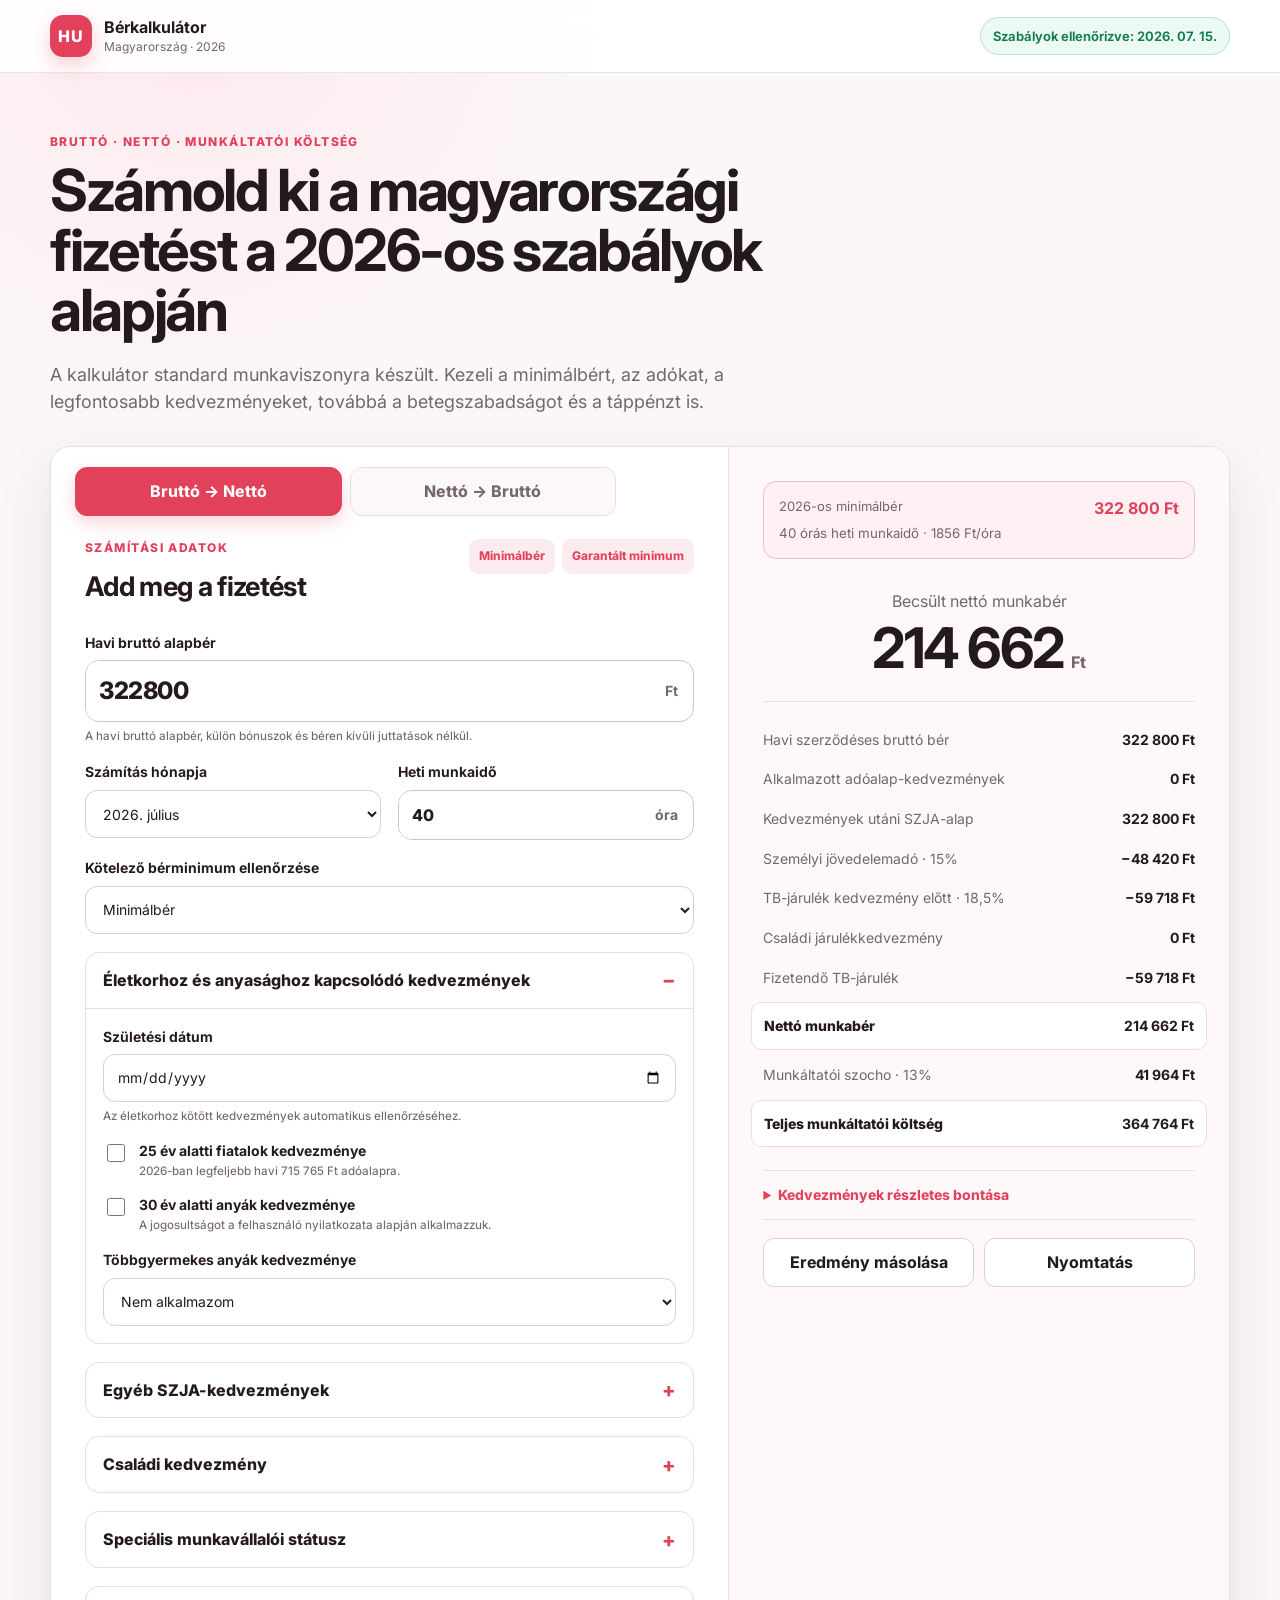
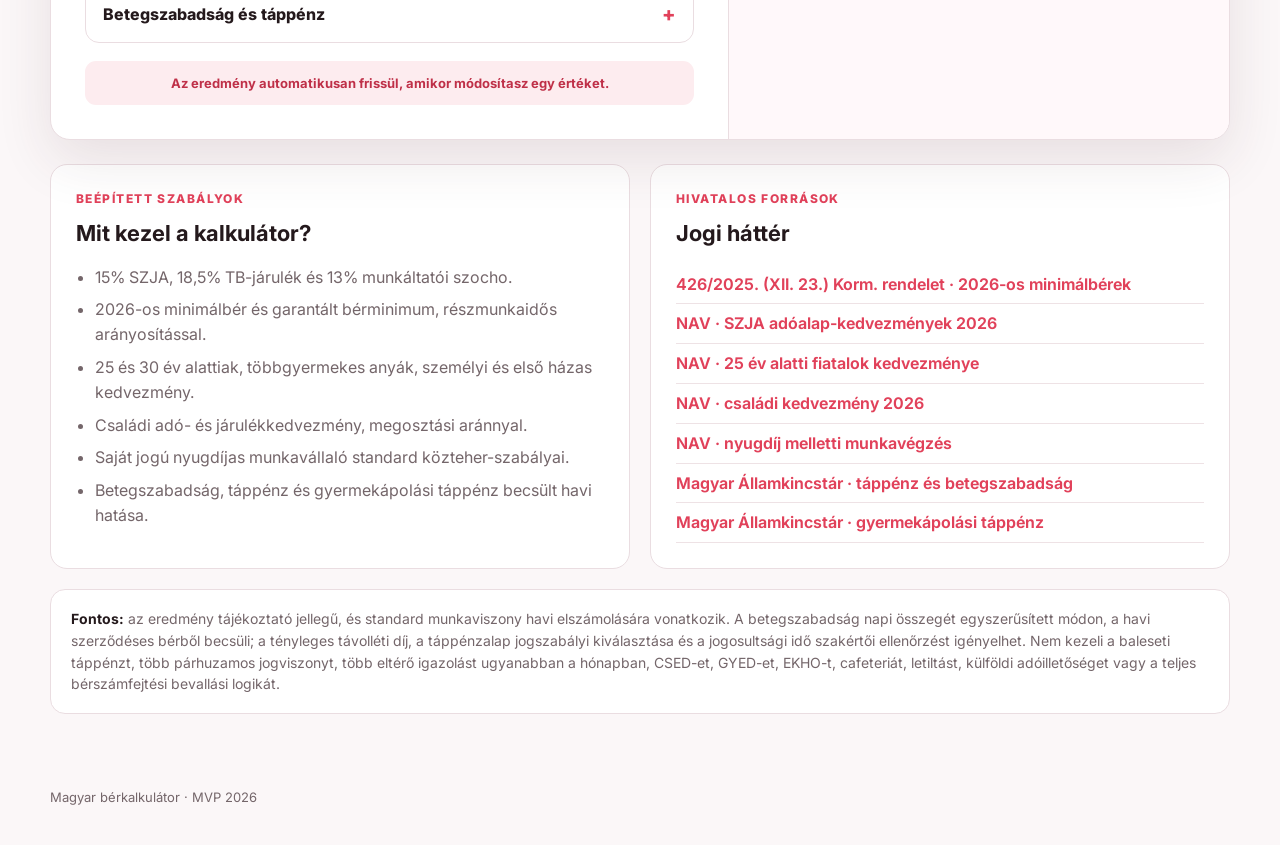
==== salary-calculator/hungarian/index.html @ d8ea22b1 "Add files via upload" ====
<!doctype html>
<html lang="hu">
<head>
  <meta charset="utf-8">
  <meta name="viewport" content="width=device-width, initial-scale=1">
  <meta name="theme-color" content="#e1415a">
  <meta name="description" content="Magyar bérkalkulátor 2026: bruttó-nettó, nettó-bruttó, adókedvezmények és teljes munkáltatói költség.">
  <title>Magyar bérkalkulátor 2026</title>
  <link rel="preconnect" href="https://fonts.googleapis.com">
  <link rel="preconnect" href="https://fonts.gstatic.com" crossorigin>
  <link href="https://fonts.googleapis.com/css2?family=Inter:wght@100..900&display=swap" rel="stylesheet">
  <link rel="stylesheet" href="styles.css">
</head>
<body>
  <header class="site-header">
    <div class="shell header-inner">
      <a class="brand" href="#kalkulator" aria-label="Magyar bérkalkulátor">
        <span class="brand-mark">HU</span>
        <span><strong>Bérkalkulátor</strong><small>Magyarország · 2026</small></span>
      </a>
      <span class="verified-badge">Szabályok ellenőrizve: 2026. 07. 15.</span>
    </div>
  </header>

  <main class="shell page-grid" id="kalkulator">
    <section class="intro">
      <p class="eyebrow">BRUTTÓ · NETTÓ · MUNKÁLTATÓI KÖLTSÉG</p>
      <h1>Számold ki a magyarországi fizetést a 2026-os szabályok alapján</h1>
      <p>A kalkulátor standard munkaviszonyra készült. Kezeli a minimálbért, az adókat, a legfontosabb kedvezményeket, továbbá a betegszabadságot és a táppénzt is.</p>
    </section>

    <section class="calculator-card" aria-labelledby="calculator-title">
      <div class="mode-tabs" role="tablist" aria-label="Számítás típusa">
        <button class="mode-tab active" type="button" data-mode="gross" role="tab" aria-selected="true">Bruttó → Nettó</button>
        <button class="mode-tab" type="button" data-mode="net" role="tab" aria-selected="false">Nettó → Bruttó</button>
      </div>

      <div class="form-column">
        <div class="card-heading">
          <div>
            <p class="eyebrow">SZÁMÍTÁSI ADATOK</p>
            <h2 id="calculator-title">Add meg a fizetést</h2>
          </div>
          <div class="quick-actions">
            <button class="text-button" id="use-minimum" type="button">Minimálbér</button>
            <button class="text-button" id="use-guaranteed" type="button">Garantált minimum</button>
          </div>
        </div>

        <div class="field-grid">
          <label class="field field-wide">
            <span id="amount-label">Havi bruttó alapbér</span>
            <span class="money-input">
              <input id="amount" type="number" min="0" step="1" inputmode="numeric" value="322800" aria-describedby="amount-hint">
              <strong>Ft</strong>
            </span>
            <small id="amount-hint">A havi bruttó alapbér, külön bónuszok és béren kívüli juttatások nélkül.</small>
          </label>

          <label class="field">
            <span>Számítás hónapja</span>
            <select id="month" aria-label="Számítás hónapja">
              <option value="2026-01">2026. január</option>
              <option value="2026-02">2026. február</option>
              <option value="2026-03">2026. március</option>
              <option value="2026-04">2026. április</option>
              <option value="2026-05">2026. május</option>
              <option value="2026-06">2026. június</option>
              <option value="2026-07" selected>2026. július</option>
              <option value="2026-08">2026. augusztus</option>
              <option value="2026-09">2026. szeptember</option>
              <option value="2026-10">2026. október</option>
              <option value="2026-11">2026. november</option>
              <option value="2026-12">2026. december</option>
            </select>
          </label>

          <label class="field">
            <span>Heti munkaidő</span>
            <span class="unit-input"><input id="weekly-hours" type="number" min="1" max="40" step="1" value="40"><strong>óra</strong></span>
          </label>

          <label class="field field-wide">
            <span>Kötelező bérminimum ellenőrzése</span>
            <select id="minimum-type">
              <option value="minimum">Minimálbér</option>
              <option value="guaranteed">Garantált bérminimum – középfokú végzettséget igénylő munkakör</option>
              <option value="none">Nem kérek ellenőrzést</option>
            </select>
          </label>
        </div>

        <details class="options-panel" open>
          <summary>Életkorhoz és anyasághoz kapcsolódó kedvezmények</summary>
          <div class="options-content">
            <label class="field">
              <span>Születési dátum</span>
              <input id="birth-date" type="date" min="1940-01-01" max="2010-12-31">
              <small>Az életkorhoz kötött kedvezmények automatikus ellenőrzéséhez.</small>
            </label>

            <label class="check-row">
              <input id="under-25" type="checkbox">
              <span><strong>25 év alatti fiatalok kedvezménye</strong><small>2026-ban legfeljebb havi 715 765 Ft adóalapra.</small></span>
            </label>

            <label class="check-row">
              <input id="under-30-mother" type="checkbox">
              <span><strong>30 év alatti anyák kedvezménye</strong><small>A jogosultságot a felhasználó nyilatkozata alapján alkalmazzuk.</small></span>
            </label>

            <label class="field">
              <span>Többgyermekes anyák kedvezménye</span>
              <select id="mother-exemption">
                <option value="none">Nem alkalmazom</option>
                <option value="two">Két gyermeket nevelő anya – 2026-ban jogosult korcsoport</option>
                <option value="three">Három gyermeket nevelő anya</option>
                <option value="four">Négy vagy több gyermeket nevelő anya</option>
              </select>
            </label>
          </div>
        </details>

        <details class="options-panel">
          <summary>Egyéb SZJA-kedvezmények</summary>
          <div class="options-content">
            <label class="check-row">
              <input id="personal-allowance" type="checkbox">
              <span><strong>Személyi kedvezmény</strong><small>Havi 107 600 Ft adóalap-kedvezmény.</small></span>
            </label>

            <label class="check-row">
              <input id="first-marriage" type="checkbox">
              <span><strong>Első házasok kedvezménye</strong><small>A házaspár által igénybe vehető havi keret megosztható.</small></span>
            </label>

            <label class="field indented-field" id="first-marriage-share-wrap" hidden>
              <span>Az első házasok kedvezményéből igényelt rész</span>
              <select id="first-marriage-share">
                <option value="100">100% – 33 335 Ft adóalap</option>
                <option value="50">50% – 16 668 Ft adóalap</option>
                <option value="25">25% – 8 334 Ft adóalap</option>
              </select>
            </label>
          </div>
        </details>

        <details class="options-panel">
          <summary>Családi kedvezmény</summary>
          <div class="options-content family-grid">
            <label class="field">
              <span>Eltartottak teljes száma</span>
              <input id="total-dependents" type="number" min="0" max="20" step="1" value="0">
            </label>
            <label class="field">
              <span>Kedvezményezett eltartottak</span>
              <input id="beneficiary-dependents" type="number" min="0" max="20" step="1" value="0">
            </label>
            <label class="field">
              <span>Ebből tartósan beteg / súlyosan fogyatékos</span>
              <input id="disabled-beneficiaries" type="number" min="0" max="20" step="1" value="0">
            </label>
            <label class="field">
              <span>A kedvezményből igényelt rész</span>
              <select id="family-share">
                <option value="100">100%</option>
                <option value="75">75%</option>
                <option value="50">50%</option>
                <option value="25">25%</option>
              </select>
            </label>
            <label class="check-row field-wide">
              <input id="family-contribution" type="checkbox" checked>
              <span><strong>Családi járulékkedvezmény alkalmazása</strong><small>A fel nem használt családi adóalap-kedvezmény 15%-a a TB-járulékot is csökkentheti.</small></span>
            </label>
          </div>
        </details>

        <details class="options-panel">
          <summary>Speciális munkavállalói státusz</summary>
          <div class="options-content">
            <label class="check-row">
              <input id="pensioner" type="checkbox">
              <span><strong>Saját jogú nyugdíjas munkavállaló</strong><small>A standard esetben nincs 18,5% TB-járulék és 13% munkáltatói szocho.</small></span>
            </label>
          </div>
        </details>

        <details class="options-panel" id="sickness-panel">
          <summary>Betegszabadság és táppénz</summary>
          <div class="options-content">
            <label class="check-row">
              <input id="sickness-enabled" type="checkbox">
              <span><strong>Keresőképtelenség figyelembevétele</strong><small>A ledolgozott napok bére, a betegszabadság és a táppénz külön kerül kiszámításra.</small></span>
            </label>

            <div class="medical-fields" id="sickness-fields" hidden>
              <label class="field field-wide">
                <span>Keresőképtelenség típusa</span>
                <select id="absence-type">
                  <option value="ordinary">Saját betegség</option>
                  <option value="hospital">Kórházi / fekvőbeteg-ellátás</option>
                  <option value="pregnancy">Veszélyeztetett várandósság</option>
                  <option value="childCare">Gyermekápolási táppénz (GYÁP)</option>
                </select>
              </label>

              <label class="field">
                <span>Összes munkanap a hónapban</span>
                <span class="unit-input"><input id="month-workdays" type="number" min="1" max="31" step="1" value="23"><strong>nap</strong></span>
                <small>Az általános 2026-os munkarend alapján automatikusan kitöltjük, de módosítható.</small>
              </label>

              <label class="field">
                <span>Betegszabadság munkanapjai</span>
                <span class="unit-input"><input id="sick-leave-workdays" type="number" min="0" max="31" step="1" value="5"><strong>nap</strong></span>
                <small>A betegszabadság idejére a becsült távolléti díj 70%-a jár.</small>
              </label>

              <label class="field">
                <span>Korábban felhasznált betegszabadság</span>
                <span class="unit-input"><input id="sick-leave-used-before" type="number" min="0" max="15" step="1" value="0"><strong>nap</strong></span>
                <small>Az éves keret főszabály szerint 15 munkanap.</small>
              </label>

              <label class="field">
                <span>Táppénzes munkanapok a hónapban</span>
                <span class="unit-input"><input id="sick-pay-workdays" type="number" min="0" max="31" step="1" value="0"><strong>nap</strong></span>
                <small>A havi munkabér arányosításához szükséges.</small>
              </label>

              <label class="field">
                <span>Táppénzes naptári napok a hónapban</span>
                <span class="unit-input"><input id="sick-pay-calendar-days" type="number" min="0" max="31" step="1" value="0"><strong>nap</strong></span>
                <small>A táppénz minden jogosult naptári napra járhat.</small>
              </label>

              <label class="field">
                <span>Táppénzalap jövedelme</span>
                <span class="money-input compact-money"><input id="sick-pay-base-income" type="number" min="0" step="1" value="1936800"><strong>Ft</strong></span>
                <small>Az irányadó időszakban bevallott, járulékalapot képező jövedelem összege.</small>
              </label>

              <label class="field">
                <span>Táppénzalap naptári napjai</span>
                <span class="unit-input"><input id="sick-pay-base-days" type="number" min="1" max="366" step="1" value="180"><strong>nap</strong></span>
                <small>A jövedelemhez tartozó figyelembe vehető naptári napok.</small>
              </label>

              <label class="check-row field-wide">
                <input id="insurance-730" type="checkbox" checked>
                <span><strong>Legalább 730 nap folyamatos biztosítási idő</strong><small>Főszabály szerint 60%-os táppénz; enélkül, illetve fekvőbeteg-ellátásnál 50%.</small></span>
              </label>

              <div class="medical-preview field-wide" id="sickness-preview"></div>
            </div>
          </div>
        </details>

        <p class="auto-calc-note" role="status">Az eredmény automatikusan frissül, amikor módosítasz egy értéket.</p>
        <p class="form-error" id="form-error" role="alert" hidden></p>
      </div>

      <div class="result-column" aria-live="polite">
        <div class="minimum-strip">
          <span id="minimum-label">2026-os minimálbér</span>
          <strong id="minimum-value">322 800 Ft</strong>
          <small id="minimum-period">Teljes munkaidő · havi alapbér</small>
        </div>

        <div class="headline-result">
          <p id="main-result-label">Becsült nettó munkabér</p>
          <div><strong id="main-result">214 662</strong><span>Ft</span></div>
          <small id="result-difference" hidden></small>
        </div>

        <div class="breakdown">
          <div><span>Havi szerződéses bruttó bér</span><strong id="gross-result">322 800 Ft</strong></div>
          <div class="medical-result-row" hidden><span>Ledolgozott napokra járó bér</span><strong id="worked-gross-result">322 800 Ft</strong></div>
          <div class="medical-result-row" hidden><span>Betegszabadság bruttó összege</span><strong id="sick-leave-gross-result">0 Ft</strong></div>
          <div class="medical-result-row" hidden><span>Táppénz bruttó összege</span><strong id="sick-pay-gross-result">0 Ft</strong></div>
          <div class="medical-result-row" hidden><span>Összes bruttó kifizetés</span><strong id="total-gross-result">322 800 Ft</strong></div>
          <div><span>Alkalmazott adóalap-kedvezmények</span><strong id="allowances-result">0 Ft</strong></div>
          <div><span>Kedvezmények utáni SZJA-alap</span><strong id="taxable-result">322 800 Ft</strong></div>
          <div><span>Személyi jövedelemadó · 15%</span><strong id="tax-result">−48 420 Ft</strong></div>
          <div><span>TB-járulék kedvezmény előtt · 18,5%</span><strong id="raw-tb-result">−59 718 Ft</strong></div>
          <div><span>Családi járulékkedvezmény</span><strong id="family-contribution-result">0 Ft</strong></div>
          <div><span>Fizetendő TB-járulék</span><strong id="tb-result">−59 718 Ft</strong></div>
          <div class="emphasis"><span id="net-result-label">Nettó munkabér</span><strong id="net-result">214 662 Ft</strong></div>
          <div><span>Munkáltatói szocho · 13%</span><strong id="szocho-result">41 964 Ft</strong></div>
          <div class="medical-result-row" hidden><span>Munkáltatói táppénz-hozzájárulás</span><strong id="sick-pay-contribution-result">0 Ft</strong></div>
          <div class="emphasis"><span>Teljes munkáltatói költség</span><strong id="cost-result">364 764 Ft</strong></div>
        </div>

        <details class="allowance-breakdown" id="allowance-breakdown">
          <summary>Kedvezmények részletes bontása</summary>
          <div id="allowance-lines"></div>
        </details>

        <div class="warnings" id="warnings" hidden></div>

        <div class="result-actions">
          <button class="secondary-button" id="copy-result" type="button">Eredmény másolása</button>
          <button class="secondary-button" type="button" onclick="window.print()">Nyomtatás</button>
        </div>
      </div>
    </section>

    <section class="info-grid">
      <article class="info-card">
        <p class="eyebrow">BEÉPÍTETT SZABÁLYOK</p>
        <h2>Mit kezel a kalkulátor?</h2>
        <ul>
          <li>15% SZJA, 18,5% TB-járulék és 13% munkáltatói szocho.</li>
          <li>2026-os minimálbér és garantált bérminimum, részmunkaidős arányosítással.</li>
          <li>25 és 30 év alattiak, többgyermekes anyák, személyi és első házas kedvezmény.</li>
          <li>Családi adó- és járulékkedvezmény, megosztási aránnyal.</li>
          <li>Saját jogú nyugdíjas munkavállaló standard közteher-szabályai.</li>
          <li>Betegszabadság, táppénz és gyermekápolási táppénz becsült havi hatása.</li>
        </ul>
      </article>

      <article class="info-card legal-card">
        <p class="eyebrow">HIVATALOS FORRÁSOK</p>
        <h2>Jogi háttér</h2>
        <a href="https://njt.hu/jogszabaly/2025-426-20-22" target="_blank" rel="noreferrer">426/2025. (XII. 23.) Korm. rendelet · 2026-os minimálbérek</a>
        <a href="https://nav.gov.hu/pfile/file?path=%2Fugyfeliranytu%2Fnezzen-utana%2Finf_fuz%2Frejtett%2FInformacios-fuzetek---Aktualis%2F73.-Szja-adoalap-kedvezmenyek" target="_blank" rel="noreferrer">NAV · SZJA adóalap-kedvezmények 2026</a>
        <a href="https://nav.gov.hu/ado/szja/szja-kedvezmenyek/25-ev-alatti-fiatalok-kedvezmenye" target="_blank" rel="noreferrer">NAV · 25 év alatti fiatalok kedvezménye</a>
        <a href="https://nav.gov.hu/sajtoszoba/hirek/Jovore_jon_a_dupla_csaladi_adokedvezmeny" target="_blank" rel="noreferrer">NAV · családi kedvezmény 2026</a>
        <a href="https://nav.gov.hu/sajtoszoba/hirek/Nyugdij_melletti_munka_nincs_se_tb_se_szocho" target="_blank" rel="noreferrer">NAV · nyugdíj melletti munkavégzés</a>
        <a href="https://www.allamkincstar.gov.hu/egeszsegbiztositas/Betegseg/tappenz-betegszabadsag" target="_blank" rel="noreferrer">Magyar Államkincstár · táppénz és betegszabadság</a>
        <a href="https://www.allamkincstar.gov.hu/egeszsegbiztositas/Betegseg/gyermekapolasi-tappenz-gyap-" target="_blank" rel="noreferrer">Magyar Államkincstár · gyermekápolási táppénz</a>
      </article>
    </section>

    <section class="scope-note">
      <strong>Fontos:</strong> az eredmény tájékoztató jellegű, és standard munkaviszony havi elszámolására vonatkozik. A betegszabadság napi összegét egyszerűsített módon, a havi szerződéses bérből becsüli; a tényleges távolléti díj, a táppénzalap jogszabályi kiválasztása és a jogosultsági idő szakértői ellenőrzést igényelhet. Nem kezeli a baleseti táppénzt, több párhuzamos jogviszonyt, több eltérő igazolást ugyanabban a hónapban, CSED-et, GYED-et, EKHO-t, cafeteriát, letiltást, külföldi adóilletőséget vagy a teljes bérszámfejtési bevallási logikát.
    </section>
  </main>

  <footer class="site-footer"><div class="shell">Magyar bérkalkulátor · MVP 2026</div></footer>
  <script src="salary-core.js"></script>
  <script src="app.js"></script>
</body>
</html>
---- salary-calculator/hungarian/styles.css ----
:root {
  --bg: #fbf7f8;
  --surface: #ffffff;
  --surface-soft: #fcf8f9;
  --ink: #24191c;
  --muted: #74666a;
  --line: #eadde1;
  --primary: #e1415a;
  --primary-dark: #bf3048;
  --accent: #fdecef;
  --success: #147a50;
  --warning-bg: #fff8e7;
  --warning-line: #f1d485;
  --shadow: 0 20px 55px rgba(74, 35, 45, 0.11);
  --radius: 20px;
}
* { box-sizing: border-box; }
html {
  scroll-behavior: smooth;
  font-family: "Inter", sans-serif;
}
body, button, input, select, textarea, option, optgroup, label, summary, table, th, td {
  font-family: "Inter", sans-serif !important;
}
*::before, *::after {
  font-family: "Inter", sans-serif !important;
}
body {
  margin: 0;
  color: var(--ink);
  background: radial-gradient(circle at 15% 0%, #fde8ed 0, transparent 26rem), var(--bg);
  line-height: 1.55;
}
button, input, select, textarea { font-size: inherit; line-height: inherit; }
button { cursor: pointer; }
.shell { width: min(1180px, calc(100% - 32px)); margin: 0 auto; }
.site-header { background: rgba(255,255,255,.9); backdrop-filter: blur(14px); border-bottom: 1px solid rgba(223,229,238,.9); position: sticky; top: 0; z-index: 20; }
.header-inner { min-height: 72px; display: flex; align-items: center; justify-content: space-between; gap: 24px; }
.brand { display: inline-flex; gap: 12px; align-items: center; color: var(--ink); text-decoration: none; }
.brand > span:last-child { display: flex; flex-direction: column; line-height: 1.2; }
.brand small { color: var(--muted); font-size: 12px; margin-top: 3px; }
.brand-mark { width: 42px; height: 42px; display: grid; place-items: center; border-radius: 13px; background: var(--primary); color: white; font-weight: 800; letter-spacing: .04em; box-shadow: 0 8px 20px rgba(225,65,90,.25); }
.verified-badge { border: 1px solid #b8e0ce; background: #ecfaf4; color: var(--success); padding: 8px 12px; border-radius: 999px; font-size: 13px; font-weight: 650; }
.page-grid { padding: 60px 0 48px; }
.intro { max-width: 820px; margin-bottom: 30px; }
.eyebrow { margin: 0 0 8px; color: var(--primary); font-size: 12px; letter-spacing: .12em; font-weight: 800; }
.intro h1 { margin: 0; font-size: clamp(34px, 5vw, 58px); line-height: 1.04; letter-spacing: -.04em; }
.intro > p:last-child { color: var(--muted); font-size: 18px; max-width: 760px; margin: 20px 0 0; }
.calculator-card { display: grid; grid-template-columns: minmax(0, 1.15fr) minmax(380px, .85fr); background: var(--surface); border: 1px solid var(--line); border-radius: var(--radius); box-shadow: var(--shadow); overflow: hidden; position: relative; }
.mode-tabs { position: absolute; inset: 0 auto auto 0; display: flex; width: 50%; padding: 20px 24px 0; gap: 8px; }
.mode-tab { flex: 1; border: 1px solid var(--line); background: var(--surface-soft); color: var(--muted); padding: 11px 13px; border-radius: 12px; font-weight: 750; transition: .18s ease; }
.mode-tab.active { color: white; border-color: var(--primary); background: var(--primary); box-shadow: 0 7px 18px rgba(225,65,90,.22); }
.form-column { padding: 92px 34px 34px; }
.result-column { padding: 34px; background: #fff8fa; border-left: 1px solid var(--line); }
.card-heading { display: flex; justify-content: space-between; align-items: flex-start; gap: 16px; margin-bottom: 24px; }
.card-heading h2 { margin: 0; font-size: 27px; letter-spacing: -.025em; }
.quick-actions { display: flex; flex-wrap: wrap; justify-content: flex-end; gap: 7px; }
.text-button { border: 0; border-radius: 9px; color: var(--primary); background: var(--accent); padding: 8px 10px; font-size: 12px; font-weight: 750; }
.field-grid, .family-grid { display: grid; grid-template-columns: repeat(2, minmax(0,1fr)); gap: 17px; }
.field { display: flex; flex-direction: column; gap: 7px; color: var(--ink); font-size: 14px; font-weight: 680; }
.field-wide { grid-column: 1 / -1; }
.field small, .check-row small { color: var(--muted); font-weight: 450; line-height: 1.35; }
.field input, .field select { width: 100%; border: 1px solid #dccdd1; border-radius: 12px; background: white; min-height: 48px; padding: 11px 13px; color: var(--ink); outline: none; }
.field input:focus, .field select:focus { border-color: var(--primary); box-shadow: 0 0 0 4px rgba(225,65,90,.11); }
.money-input, .unit-input { display: flex; align-items: center; border: 1px solid #d4c1c6; border-radius: 14px; background: white; padding-right: 15px; overflow: hidden; }
.money-input:focus-within, .unit-input:focus-within { border-color: var(--primary); box-shadow: 0 0 0 4px rgba(225,65,90,.11); }
.money-input input, .unit-input input { border: 0; box-shadow: none !important; min-height: 58px; font-size: 24px; font-weight: 800; letter-spacing: -.02em; }
.unit-input input { min-height: 48px; font-size: 16px; }
.money-input strong, .unit-input strong { color: var(--muted); white-space: nowrap; }
.options-panel { margin-top: 18px; border: 1px solid var(--line); border-radius: 14px; overflow: hidden; background: var(--surface); }
.options-panel summary { list-style: none; padding: 15px 17px; font-weight: 780; cursor: pointer; display: flex; justify-content: space-between; align-items: center; }
.options-panel summary::-webkit-details-marker { display: none; }
.options-panel summary::after { content: '+'; color: var(--primary); font-size: 20px; line-height: 1; }
.options-panel[open] summary::after { content: '−'; }
.options-content { border-top: 1px solid var(--line); padding: 17px; display: grid; gap: 15px; }
.check-row { display: flex; align-items: flex-start; gap: 11px; font-size: 14px; cursor: pointer; }
.check-row input { margin-top: 4px; width: 18px; height: 18px; accent-color: var(--primary); flex: 0 0 auto; }
.check-row span { display: flex; flex-direction: column; gap: 2px; }
.indented-field { margin-left: 29px; }
.primary-button { width: 100%; border: 0; border-radius: 13px; padding: 15px 18px; background: var(--primary); color: white; font-weight: 800; margin-top: 22px; box-shadow: 0 10px 22px rgba(225,65,90,.23); }
.primary-button:hover { background: var(--primary-dark); }
.form-error { color: #b42318; background: #fff0ee; border: 1px solid #f4c7c1; padding: 11px 13px; border-radius: 11px; margin: 13px 0 0; }
.minimum-strip { padding: 14px 15px; border: 1px solid #f2bdc7; background: #fff0f3; border-radius: 13px; display: grid; grid-template-columns: 1fr auto; gap: 2px 12px; }
.minimum-strip span { font-size: 13px; color: var(--muted); }
.minimum-strip strong { color: var(--primary); }
.minimum-strip small { grid-column: 1 / -1; color: var(--muted); }
.headline-result { padding: 30px 0 25px; text-align: center; border-bottom: 1px solid var(--line); }
.headline-result p { margin: 0 0 6px; color: var(--muted); }
.headline-result div { display: flex; align-items: baseline; justify-content: center; gap: 7px; }
.headline-result strong { font-size: clamp(40px, 5vw, 56px); line-height: 1; letter-spacing: -.045em; }
.headline-result span { color: var(--muted); font-weight: 750; }
.headline-result small { display: block; margin-top: 10px; color: var(--muted); }
.breakdown { padding: 18px 0; }
.breakdown > div { display: flex; justify-content: space-between; gap: 20px; padding: 9px 0; color: var(--muted); font-size: 14px; }
.breakdown strong { color: var(--ink); text-align: right; }
.breakdown .emphasis { margin: 5px -12px; padding: 12px; border-radius: 10px; background: white; color: var(--ink); font-weight: 800; border: 1px solid var(--line); }
.allowance-breakdown { border-top: 1px solid var(--line); border-bottom: 1px solid var(--line); padding: 13px 0; }
.allowance-breakdown summary { cursor: pointer; font-size: 14px; font-weight: 750; color: var(--primary); }
.allowance-breakdown #allowance-lines { padding-top: 10px; }
.allowance-breakdown #allowance-lines div { display: flex; justify-content: space-between; gap: 15px; padding: 6px 0; font-size: 13px; color: var(--muted); }
.warnings { margin-top: 18px; padding: 12px 14px; background: var(--warning-bg); border: 1px solid var(--warning-line); border-radius: 12px; color: #725600; font-size: 13px; }
.warnings p { margin: 0; }
.warnings p + p { margin-top: 8px; }
.result-actions { display: grid; grid-template-columns: 1fr 1fr; gap: 10px; margin-top: 18px; }
.secondary-button { border: 1px solid #dfd0d4; background: white; color: var(--ink); border-radius: 11px; padding: 11px; font-weight: 720; }
.info-grid { display: grid; grid-template-columns: 1fr 1fr; gap: 20px; margin-top: 24px; }
.info-card { background: white; border: 1px solid var(--line); border-radius: 17px; padding: 25px; }
.info-card h2 { margin: 0 0 14px; font-size: 22px; }
.info-card ul { margin: 0; padding-left: 19px; color: var(--muted); }
.info-card li + li { margin-top: 8px; }
.legal-card { display: flex; flex-direction: column; align-items: flex-start; }
.legal-card a { color: var(--primary); text-decoration: none; font-weight: 650; padding: 7px 0; border-bottom: 1px solid #eee2e5; width: 100%; }
.scope-note { margin-top: 20px; background: #fff; border: 1px solid var(--line); border-radius: 15px; padding: 18px 20px; color: var(--muted); font-size: 14px; }
.scope-note strong { color: var(--ink); }
.site-footer { padding: 25px 0 38px; color: var(--muted); font-size: 13px; }
[hidden] { display: none !important; }
@media (max-width: 900px) {
  .calculator-card { grid-template-columns: 1fr; }
  .mode-tabs { width: 100%; }
  .result-column { border-left: 0; border-top: 1px solid var(--line); }
  .info-grid { grid-template-columns: 1fr; }
}
@media (max-width: 620px) {
  .shell { width: min(100% - 20px, 1180px); }
  .verified-badge { display: none; }
  .page-grid { padding-top: 35px; }
  .intro h1 { font-size: 37px; }
  .intro > p:last-child { font-size: 16px; }
  .form-column, .result-column { padding-left: 18px; padding-right: 18px; }
  .mode-tabs { padding-left: 14px; padding-right: 14px; }
  .field-grid, .family-grid { grid-template-columns: 1fr; }
  .field-wide { grid-column: auto; }
  .card-heading { flex-direction: column; }
  .quick-actions { justify-content: flex-start; }
  .result-actions { grid-template-columns: 1fr; }
  .breakdown > div { gap: 10px; }
}
@media print {
  .site-header, .intro, .form-column, .info-grid, .scope-note, .site-footer, .result-actions { display: none !important; }
  body { background: white; }
  .page-grid { padding: 0; }
  .calculator-card { display: block; border: 0; box-shadow: none; }
  .result-column { border: 0; background: white; }
}

/* Automatikus számítás és betegszabadság */
.auto-calc-note {
  margin: 18px 0 0;
  padding: 12px 14px;
  border-radius: 11px;
  background: var(--accent);
  color: var(--primary-dark);
  font-size: 13px;
  font-weight: 700;
  text-align: center;
}
.medical-fields {
  display: grid;
  grid-template-columns: repeat(2, minmax(0, 1fr));
  gap: 15px;
  padding-top: 2px;
}
.compact-money input { min-height: 48px; font-size: 16px; }
.medical-preview {
  padding: 12px 14px;
  border-radius: 11px;
  background: var(--accent);
  color: var(--primary-dark);
  font-size: 13px;
  line-height: 1.5;
}
.medical-preview strong { color: var(--ink); }
.medical-result-row {
  background: rgba(225, 65, 90, .045);
  margin: 0 -8px;
  padding-left: 8px !important;
  padding-right: 8px !important;
  border-radius: 8px;
}
@media (max-width: 620px) {
  .medical-fields { grid-template-columns: 1fr; }
}
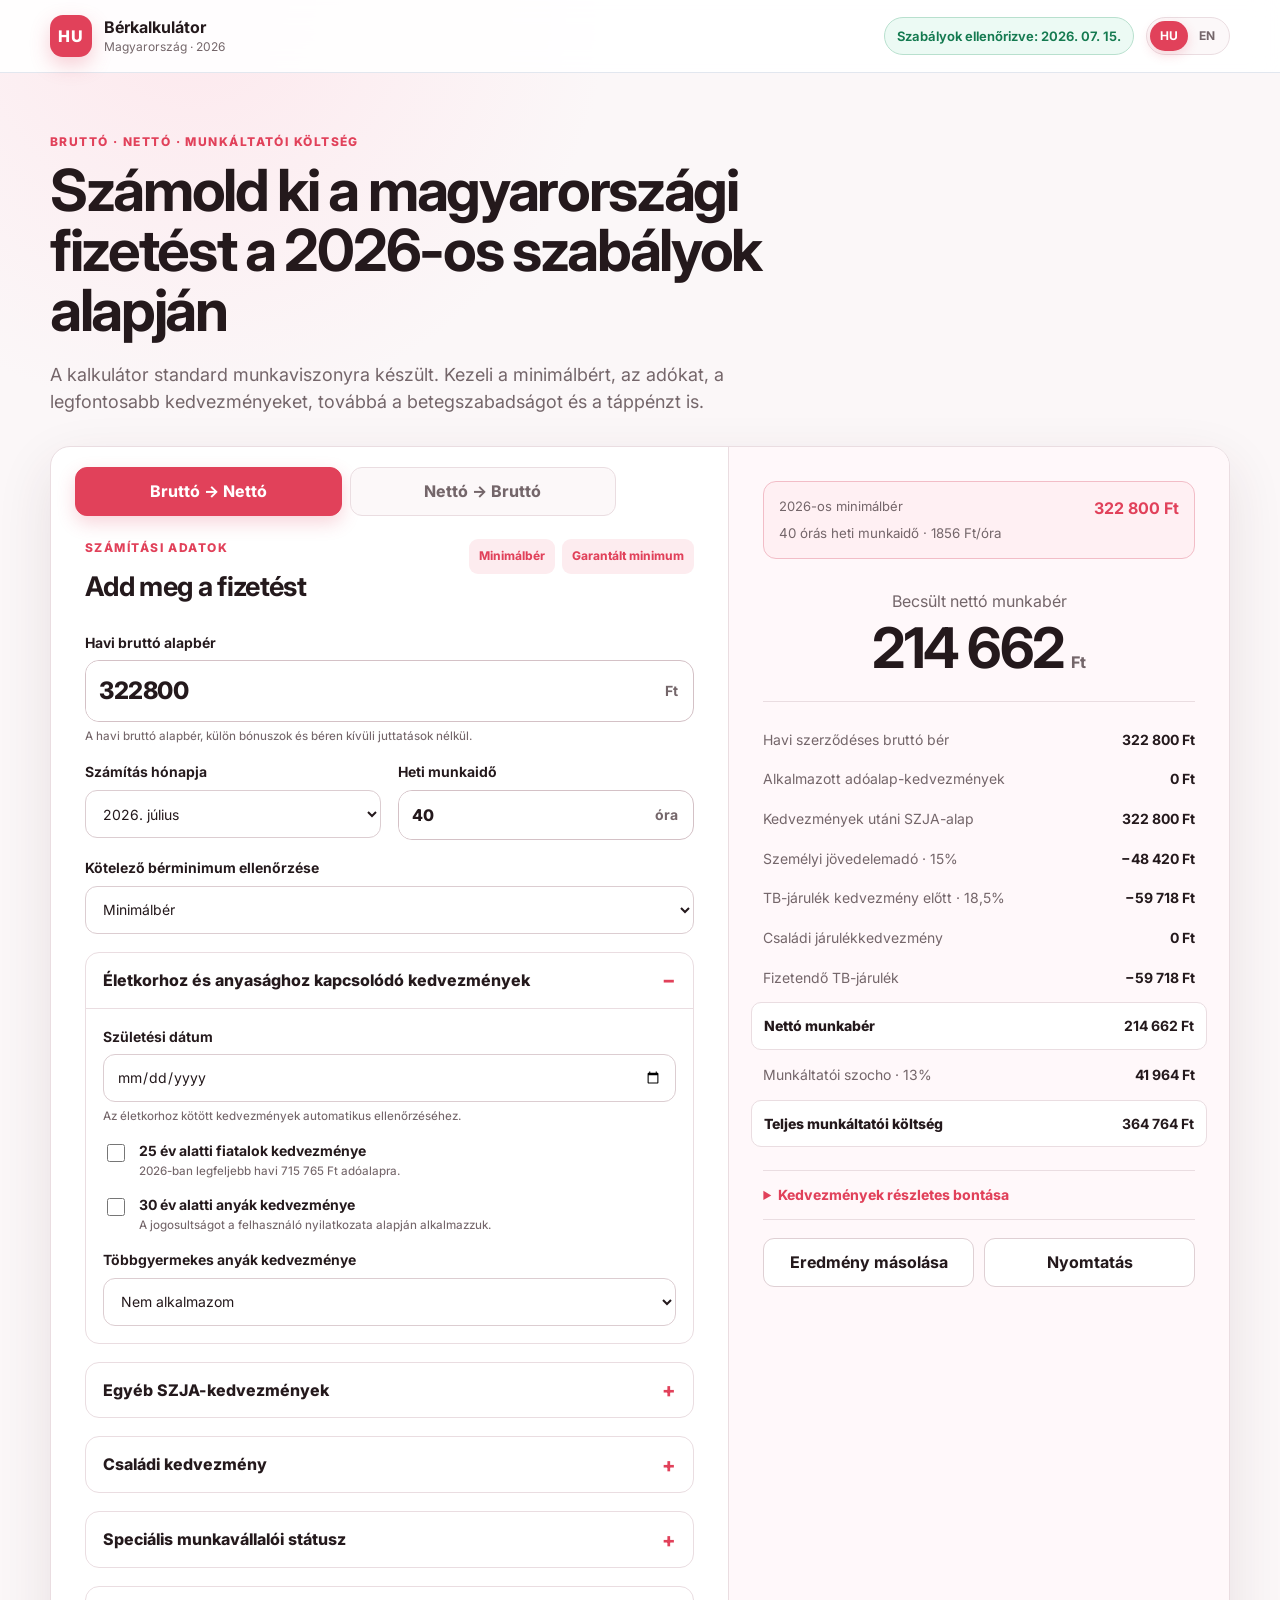
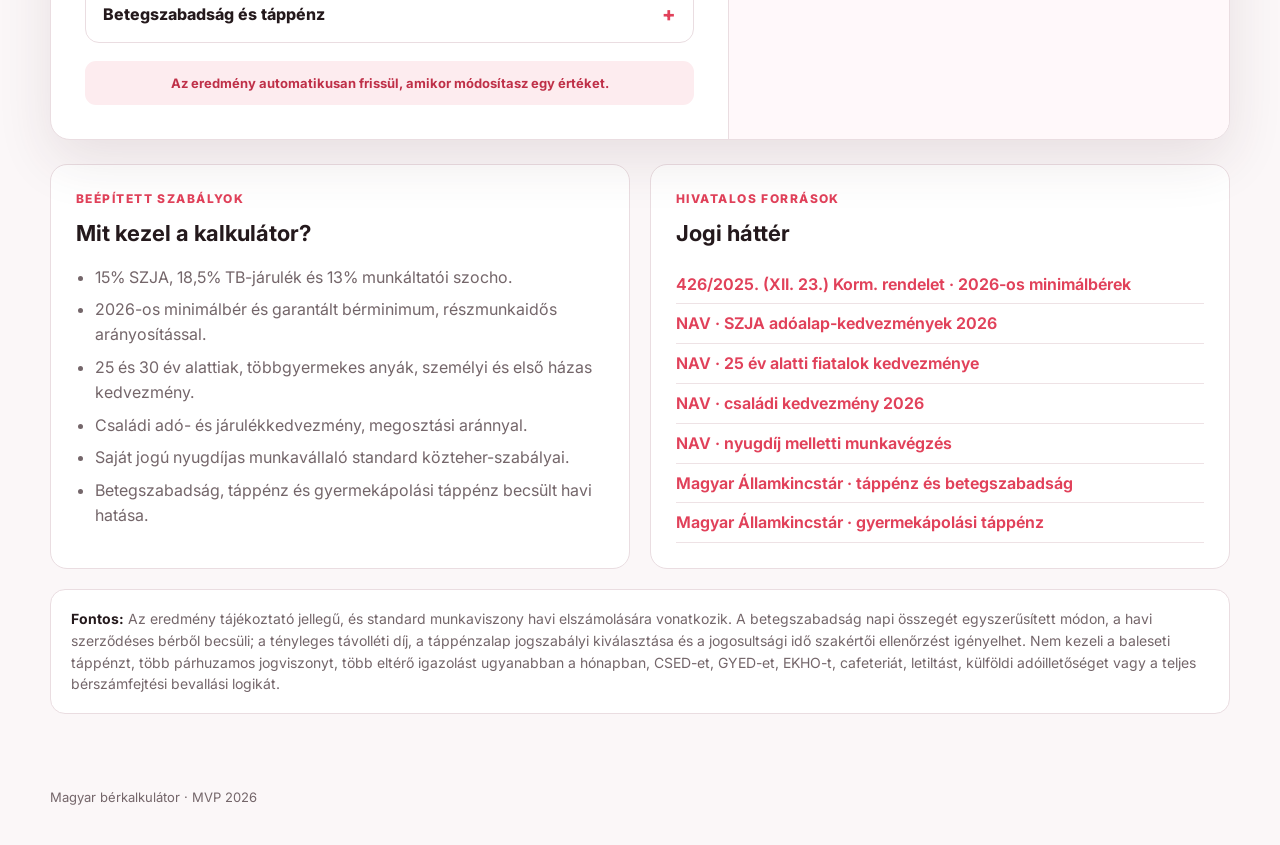
==== commit 77362fc9: "Add files via upload" ====
--- a/salary-calculator/hungarian/index.html
+++ b/salary-calculator/hungarian/index.html
@@ -1,345 +1,305 @@
-<!doctype html>
+<!DOCTYPE html>
+
 <html lang="hu">
 <head>
-  <meta charset="utf-8">
-  <meta name="viewport" content="width=device-width, initial-scale=1">
-  <meta name="theme-color" content="#e1415a">
-  <meta name="description" content="Magyar bérkalkulátor 2026: bruttó-nettó, nettó-bruttó, adókedvezmények és teljes munkáltatói költség.">
-  <title>Magyar bérkalkulátor 2026</title>
-  <link rel="preconnect" href="https://fonts.googleapis.com">
-  <link rel="preconnect" href="https://fonts.gstatic.com" crossorigin>
-  <link href="https://fonts.googleapis.com/css2?family=Inter:wght@100..900&display=swap" rel="stylesheet">
-  <link rel="stylesheet" href="styles.css">
+<meta charset="utf-8"/>
+<meta content="width=device-width, initial-scale=1" name="viewport"/>
+<meta content="#e1415a" name="theme-color"/>
+<meta content="Magyar bérkalkulátor 2026: bruttó-nettó, nettó-bruttó, adókedvezmények és teljes munkáltatói költség." name="description"/>
+<title data-i18n="pageTitle">Magyar bérkalkulátor 2026</title>
+<link href="https://fonts.googleapis.com" rel="preconnect"/>
+<link crossorigin="" href="https://fonts.gstatic.com" rel="preconnect"/>
+<link href="https://fonts.googleapis.com/css2?family=Inter:wght@100..900&amp;display=swap" rel="stylesheet"/>
+<link rel="stylesheet" href="styles.css"/>
 </head>
 <body>
-  <header class="site-header">
-    <div class="shell header-inner">
-      <a class="brand" href="#kalkulator" aria-label="Magyar bérkalkulátor">
-        <span class="brand-mark">HU</span>
-        <span><strong>Bérkalkulátor</strong><small>Magyarország · 2026</small></span>
-      </a>
-      <span class="verified-badge">Szabályok ellenőrizve: 2026. 07. 15.</span>
-    </div>
-  </header>
-
-  <main class="shell page-grid" id="kalkulator">
-    <section class="intro">
-      <p class="eyebrow">BRUTTÓ · NETTÓ · MUNKÁLTATÓI KÖLTSÉG</p>
-      <h1>Számold ki a magyarországi fizetést a 2026-os szabályok alapján</h1>
-      <p>A kalkulátor standard munkaviszonyra készült. Kezeli a minimálbért, az adókat, a legfontosabb kedvezményeket, továbbá a betegszabadságot és a táppénzt is.</p>
-    </section>
-
-    <section class="calculator-card" aria-labelledby="calculator-title">
-      <div class="mode-tabs" role="tablist" aria-label="Számítás típusa">
-        <button class="mode-tab active" type="button" data-mode="gross" role="tab" aria-selected="true">Bruttó → Nettó</button>
-        <button class="mode-tab" type="button" data-mode="net" role="tab" aria-selected="false">Nettó → Bruttó</button>
-      </div>
-
-      <div class="form-column">
-        <div class="card-heading">
-          <div>
-            <p class="eyebrow">SZÁMÍTÁSI ADATOK</p>
-            <h2 id="calculator-title">Add meg a fizetést</h2>
-          </div>
-          <div class="quick-actions">
-            <button class="text-button" id="use-minimum" type="button">Minimálbér</button>
-            <button class="text-button" id="use-guaranteed" type="button">Garantált minimum</button>
-          </div>
-        </div>
-
-        <div class="field-grid">
-          <label class="field field-wide">
-            <span id="amount-label">Havi bruttó alapbér</span>
-            <span class="money-input">
-              <input id="amount" type="number" min="0" step="1" inputmode="numeric" value="322800" aria-describedby="amount-hint">
-              <strong>Ft</strong>
-            </span>
-            <small id="amount-hint">A havi bruttó alapbér, külön bónuszok és béren kívüli juttatások nélkül.</small>
-          </label>
-
-          <label class="field">
-            <span>Számítás hónapja</span>
-            <select id="month" aria-label="Számítás hónapja">
-              <option value="2026-01">2026. január</option>
-              <option value="2026-02">2026. február</option>
-              <option value="2026-03">2026. március</option>
-              <option value="2026-04">2026. április</option>
-              <option value="2026-05">2026. május</option>
-              <option value="2026-06">2026. június</option>
-              <option value="2026-07" selected>2026. július</option>
-              <option value="2026-08">2026. augusztus</option>
-              <option value="2026-09">2026. szeptember</option>
-              <option value="2026-10">2026. október</option>
-              <option value="2026-11">2026. november</option>
-              <option value="2026-12">2026. december</option>
-            </select>
-          </label>
-
-          <label class="field">
-            <span>Heti munkaidő</span>
-            <span class="unit-input"><input id="weekly-hours" type="number" min="1" max="40" step="1" value="40"><strong>óra</strong></span>
-          </label>
-
-          <label class="field field-wide">
-            <span>Kötelező bérminimum ellenőrzése</span>
-            <select id="minimum-type">
-              <option value="minimum">Minimálbér</option>
-              <option value="guaranteed">Garantált bérminimum – középfokú végzettséget igénylő munkakör</option>
-              <option value="none">Nem kérek ellenőrzést</option>
-            </select>
-          </label>
-        </div>
-
-        <details class="options-panel" open>
-          <summary>Életkorhoz és anyasághoz kapcsolódó kedvezmények</summary>
-          <div class="options-content">
-            <label class="field">
-              <span>Születési dátum</span>
-              <input id="birth-date" type="date" min="1940-01-01" max="2010-12-31">
-              <small>Az életkorhoz kötött kedvezmények automatikus ellenőrzéséhez.</small>
-            </label>
-
-            <label class="check-row">
-              <input id="under-25" type="checkbox">
-              <span><strong>25 év alatti fiatalok kedvezménye</strong><small>2026-ban legfeljebb havi 715 765 Ft adóalapra.</small></span>
-            </label>
-
-            <label class="check-row">
-              <input id="under-30-mother" type="checkbox">
-              <span><strong>30 év alatti anyák kedvezménye</strong><small>A jogosultságot a felhasználó nyilatkozata alapján alkalmazzuk.</small></span>
-            </label>
-
-            <label class="field">
-              <span>Többgyermekes anyák kedvezménye</span>
-              <select id="mother-exemption">
-                <option value="none">Nem alkalmazom</option>
-                <option value="two">Két gyermeket nevelő anya – 2026-ban jogosult korcsoport</option>
-                <option value="three">Három gyermeket nevelő anya</option>
-                <option value="four">Négy vagy több gyermeket nevelő anya</option>
-              </select>
-            </label>
-          </div>
-        </details>
-
-        <details class="options-panel">
-          <summary>Egyéb SZJA-kedvezmények</summary>
-          <div class="options-content">
-            <label class="check-row">
-              <input id="personal-allowance" type="checkbox">
-              <span><strong>Személyi kedvezmény</strong><small>Havi 107 600 Ft adóalap-kedvezmény.</small></span>
-            </label>
-
-            <label class="check-row">
-              <input id="first-marriage" type="checkbox">
-              <span><strong>Első házasok kedvezménye</strong><small>A házaspár által igénybe vehető havi keret megosztható.</small></span>
-            </label>
-
-            <label class="field indented-field" id="first-marriage-share-wrap" hidden>
-              <span>Az első házasok kedvezményéből igényelt rész</span>
-              <select id="first-marriage-share">
-                <option value="100">100% – 33 335 Ft adóalap</option>
-                <option value="50">50% – 16 668 Ft adóalap</option>
-                <option value="25">25% – 8 334 Ft adóalap</option>
-              </select>
-            </label>
-          </div>
-        </details>
-
-        <details class="options-panel">
-          <summary>Családi kedvezmény</summary>
-          <div class="options-content family-grid">
-            <label class="field">
-              <span>Eltartottak teljes száma</span>
-              <input id="total-dependents" type="number" min="0" max="20" step="1" value="0">
-            </label>
-            <label class="field">
-              <span>Kedvezményezett eltartottak</span>
-              <input id="beneficiary-dependents" type="number" min="0" max="20" step="1" value="0">
-            </label>
-            <label class="field">
-              <span>Ebből tartósan beteg / súlyosan fogyatékos</span>
-              <input id="disabled-beneficiaries" type="number" min="0" max="20" step="1" value="0">
-            </label>
-            <label class="field">
-              <span>A kedvezményből igényelt rész</span>
-              <select id="family-share">
-                <option value="100">100%</option>
-                <option value="75">75%</option>
-                <option value="50">50%</option>
-                <option value="25">25%</option>
-              </select>
-            </label>
-            <label class="check-row field-wide">
-              <input id="family-contribution" type="checkbox" checked>
-              <span><strong>Családi járulékkedvezmény alkalmazása</strong><small>A fel nem használt családi adóalap-kedvezmény 15%-a a TB-járulékot is csökkentheti.</small></span>
-            </label>
-          </div>
-        </details>
-
-        <details class="options-panel">
-          <summary>Speciális munkavállalói státusz</summary>
-          <div class="options-content">
-            <label class="check-row">
-              <input id="pensioner" type="checkbox">
-              <span><strong>Saját jogú nyugdíjas munkavállaló</strong><small>A standard esetben nincs 18,5% TB-járulék és 13% munkáltatói szocho.</small></span>
-            </label>
-          </div>
-        </details>
-
-        <details class="options-panel" id="sickness-panel">
-          <summary>Betegszabadság és táppénz</summary>
-          <div class="options-content">
-            <label class="check-row">
-              <input id="sickness-enabled" type="checkbox">
-              <span><strong>Keresőképtelenség figyelembevétele</strong><small>A ledolgozott napok bére, a betegszabadság és a táppénz külön kerül kiszámításra.</small></span>
-            </label>
-
-            <div class="medical-fields" id="sickness-fields" hidden>
-              <label class="field field-wide">
-                <span>Keresőképtelenség típusa</span>
-                <select id="absence-type">
-                  <option value="ordinary">Saját betegség</option>
-                  <option value="hospital">Kórházi / fekvőbeteg-ellátás</option>
-                  <option value="pregnancy">Veszélyeztetett várandósság</option>
-                  <option value="childCare">Gyermekápolási táppénz (GYÁP)</option>
-                </select>
-              </label>
-
-              <label class="field">
-                <span>Összes munkanap a hónapban</span>
-                <span class="unit-input"><input id="month-workdays" type="number" min="1" max="31" step="1" value="23"><strong>nap</strong></span>
-                <small>Az általános 2026-os munkarend alapján automatikusan kitöltjük, de módosítható.</small>
-              </label>
-
-              <label class="field">
-                <span>Betegszabadság munkanapjai</span>
-                <span class="unit-input"><input id="sick-leave-workdays" type="number" min="0" max="31" step="1" value="5"><strong>nap</strong></span>
-                <small>A betegszabadság idejére a becsült távolléti díj 70%-a jár.</small>
-              </label>
-
-              <label class="field">
-                <span>Korábban felhasznált betegszabadság</span>
-                <span class="unit-input"><input id="sick-leave-used-before" type="number" min="0" max="15" step="1" value="0"><strong>nap</strong></span>
-                <small>Az éves keret főszabály szerint 15 munkanap.</small>
-              </label>
-
-              <label class="field">
-                <span>Táppénzes munkanapok a hónapban</span>
-                <span class="unit-input"><input id="sick-pay-workdays" type="number" min="0" max="31" step="1" value="0"><strong>nap</strong></span>
-                <small>A havi munkabér arányosításához szükséges.</small>
-              </label>
-
-              <label class="field">
-                <span>Táppénzes naptári napok a hónapban</span>
-                <span class="unit-input"><input id="sick-pay-calendar-days" type="number" min="0" max="31" step="1" value="0"><strong>nap</strong></span>
-                <small>A táppénz minden jogosult naptári napra járhat.</small>
-              </label>
-
-              <label class="field">
-                <span>Táppénzalap jövedelme</span>
-                <span class="money-input compact-money"><input id="sick-pay-base-income" type="number" min="0" step="1" value="1936800"><strong>Ft</strong></span>
-                <small>Az irányadó időszakban bevallott, járulékalapot képező jövedelem összege.</small>
-              </label>
-
-              <label class="field">
-                <span>Táppénzalap naptári napjai</span>
-                <span class="unit-input"><input id="sick-pay-base-days" type="number" min="1" max="366" step="1" value="180"><strong>nap</strong></span>
-                <small>A jövedelemhez tartozó figyelembe vehető naptári napok.</small>
-              </label>
-
-              <label class="check-row field-wide">
-                <input id="insurance-730" type="checkbox" checked>
-                <span><strong>Legalább 730 nap folyamatos biztosítási idő</strong><small>Főszabály szerint 60%-os táppénz; enélkül, illetve fekvőbeteg-ellátásnál 50%.</small></span>
-              </label>
-
-              <div class="medical-preview field-wide" id="sickness-preview"></div>
-            </div>
-          </div>
-        </details>
-
-        <p class="auto-calc-note" role="status">Az eredmény automatikusan frissül, amikor módosítasz egy értéket.</p>
-        <p class="form-error" id="form-error" role="alert" hidden></p>
-      </div>
-
-      <div class="result-column" aria-live="polite">
-        <div class="minimum-strip">
-          <span id="minimum-label">2026-os minimálbér</span>
-          <strong id="minimum-value">322 800 Ft</strong>
-          <small id="minimum-period">Teljes munkaidő · havi alapbér</small>
-        </div>
-
-        <div class="headline-result">
-          <p id="main-result-label">Becsült nettó munkabér</p>
-          <div><strong id="main-result">214 662</strong><span>Ft</span></div>
-          <small id="result-difference" hidden></small>
-        </div>
-
-        <div class="breakdown">
-          <div><span>Havi szerződéses bruttó bér</span><strong id="gross-result">322 800 Ft</strong></div>
-          <div class="medical-result-row" hidden><span>Ledolgozott napokra járó bér</span><strong id="worked-gross-result">322 800 Ft</strong></div>
-          <div class="medical-result-row" hidden><span>Betegszabadság bruttó összege</span><strong id="sick-leave-gross-result">0 Ft</strong></div>
-          <div class="medical-result-row" hidden><span>Táppénz bruttó összege</span><strong id="sick-pay-gross-result">0 Ft</strong></div>
-          <div class="medical-result-row" hidden><span>Összes bruttó kifizetés</span><strong id="total-gross-result">322 800 Ft</strong></div>
-          <div><span>Alkalmazott adóalap-kedvezmények</span><strong id="allowances-result">0 Ft</strong></div>
-          <div><span>Kedvezmények utáni SZJA-alap</span><strong id="taxable-result">322 800 Ft</strong></div>
-          <div><span>Személyi jövedelemadó · 15%</span><strong id="tax-result">−48 420 Ft</strong></div>
-          <div><span>TB-járulék kedvezmény előtt · 18,5%</span><strong id="raw-tb-result">−59 718 Ft</strong></div>
-          <div><span>Családi járulékkedvezmény</span><strong id="family-contribution-result">0 Ft</strong></div>
-          <div><span>Fizetendő TB-járulék</span><strong id="tb-result">−59 718 Ft</strong></div>
-          <div class="emphasis"><span id="net-result-label">Nettó munkabér</span><strong id="net-result">214 662 Ft</strong></div>
-          <div><span>Munkáltatói szocho · 13%</span><strong id="szocho-result">41 964 Ft</strong></div>
-          <div class="medical-result-row" hidden><span>Munkáltatói táppénz-hozzájárulás</span><strong id="sick-pay-contribution-result">0 Ft</strong></div>
-          <div class="emphasis"><span>Teljes munkáltatói költség</span><strong id="cost-result">364 764 Ft</strong></div>
-        </div>
-
-        <details class="allowance-breakdown" id="allowance-breakdown">
-          <summary>Kedvezmények részletes bontása</summary>
-          <div id="allowance-lines"></div>
-        </details>
-
-        <div class="warnings" id="warnings" hidden></div>
-
-        <div class="result-actions">
-          <button class="secondary-button" id="copy-result" type="button">Eredmény másolása</button>
-          <button class="secondary-button" type="button" onclick="window.print()">Nyomtatás</button>
-        </div>
-      </div>
-    </section>
-
-    <section class="info-grid">
-      <article class="info-card">
-        <p class="eyebrow">BEÉPÍTETT SZABÁLYOK</p>
-        <h2>Mit kezel a kalkulátor?</h2>
-        <ul>
-          <li>15% SZJA, 18,5% TB-járulék és 13% munkáltatói szocho.</li>
-          <li>2026-os minimálbér és garantált bérminimum, részmunkaidős arányosítással.</li>
-          <li>25 és 30 év alattiak, többgyermekes anyák, személyi és első házas kedvezmény.</li>
-          <li>Családi adó- és járulékkedvezmény, megosztási aránnyal.</li>
-          <li>Saját jogú nyugdíjas munkavállaló standard közteher-szabályai.</li>
-          <li>Betegszabadság, táppénz és gyermekápolási táppénz becsült havi hatása.</li>
-        </ul>
-      </article>
-
-      <article class="info-card legal-card">
-        <p class="eyebrow">HIVATALOS FORRÁSOK</p>
-        <h2>Jogi háttér</h2>
-        <a href="https://njt.hu/jogszabaly/2025-426-20-22" target="_blank" rel="noreferrer">426/2025. (XII. 23.) Korm. rendelet · 2026-os minimálbérek</a>
-        <a href="https://nav.gov.hu/pfile/file?path=%2Fugyfeliranytu%2Fnezzen-utana%2Finf_fuz%2Frejtett%2FInformacios-fuzetek---Aktualis%2F73.-Szja-adoalap-kedvezmenyek" target="_blank" rel="noreferrer">NAV · SZJA adóalap-kedvezmények 2026</a>
-        <a href="https://nav.gov.hu/ado/szja/szja-kedvezmenyek/25-ev-alatti-fiatalok-kedvezmenye" target="_blank" rel="noreferrer">NAV · 25 év alatti fiatalok kedvezménye</a>
-        <a href="https://nav.gov.hu/sajtoszoba/hirek/Jovore_jon_a_dupla_csaladi_adokedvezmeny" target="_blank" rel="noreferrer">NAV · családi kedvezmény 2026</a>
-        <a href="https://nav.gov.hu/sajtoszoba/hirek/Nyugdij_melletti_munka_nincs_se_tb_se_szocho" target="_blank" rel="noreferrer">NAV · nyugdíj melletti munkavégzés</a>
-        <a href="https://www.allamkincstar.gov.hu/egeszsegbiztositas/Betegseg/tappenz-betegszabadsag" target="_blank" rel="noreferrer">Magyar Államkincstár · táppénz és betegszabadság</a>
-        <a href="https://www.allamkincstar.gov.hu/egeszsegbiztositas/Betegseg/gyermekapolasi-tappenz-gyap-" target="_blank" rel="noreferrer">Magyar Államkincstár · gyermekápolási táppénz</a>
-      </article>
-    </section>
-
-    <section class="scope-note">
-      <strong>Fontos:</strong> az eredmény tájékoztató jellegű, és standard munkaviszony havi elszámolására vonatkozik. A betegszabadság napi összegét egyszerűsített módon, a havi szerződéses bérből becsüli; a tényleges távolléti díj, a táppénzalap jogszabályi kiválasztása és a jogosultsági idő szakértői ellenőrzést igényelhet. Nem kezeli a baleseti táppénzt, több párhuzamos jogviszonyt, több eltérő igazolást ugyanabban a hónapban, CSED-et, GYED-et, EKHO-t, cafeteriát, letiltást, külföldi adóilletőséget vagy a teljes bérszámfejtési bevallási logikát.
-    </section>
-  </main>
-
-  <footer class="site-footer"><div class="shell">Magyar bérkalkulátor · MVP 2026</div></footer>
-  <script src="salary-core.js"></script>
-  <script src="app.js"></script>
+<header class="site-header">
+<div class="shell header-inner">
+<a aria-label="Magyar bérkalkulátor" class="brand" data-i18n-aria="brandAria" href="#kalkulator">
+<span class="brand-mark">HU</span>
+<span><strong data-i18n="brandTitle">Bérkalkulátor</strong><small data-i18n="brandSubtitle">Magyarország · 2026</small></span>
+</a>
+<div class="header-actions"><span class="verified-badge" data-i18n="verified">Szabályok ellenőrizve: 2026. 07. 15.</span><div aria-label="Language / Nyelv" class="language-switcher" role="group"><button aria-pressed="true" class="language-button active" data-lang="hu" type="button">HU</button><button aria-pressed="false" class="language-button" data-lang="en" type="button">EN</button></div></div></div>
+</header>
+<main class="shell page-grid" id="kalkulator">
+<section class="intro">
+<p class="eyebrow" data-i18n="introEyebrow">BRUTTÓ · NETTÓ · MUNKÁLTATÓI KÖLTSÉG</p>
+<h1 data-i18n="introTitle">Számold ki a magyarországi fizetést a 2026-os szabályok alapján</h1>
+<p data-i18n="introText">A kalkulátor standard munkaviszonyra készült. Kezeli a minimálbért, az adókat, a legfontosabb kedvezményeket, továbbá a betegszabadságot és a táppénzt is.</p>
+</section>
+<section aria-labelledby="calculator-title" class="calculator-card">
+<div aria-label="Számítás típusa" class="mode-tabs" data-i18n-aria="calculationTypeAria" role="tablist">
+<button aria-selected="true" class="mode-tab active" data-i18n="grossToNet" data-mode="gross" role="tab" type="button">Bruttó → Nettó</button>
+<button aria-selected="false" class="mode-tab" data-i18n="netToGross" data-mode="net" role="tab" type="button">Nettó → Bruttó</button>
+</div>
+<div class="form-column">
+<div class="card-heading">
+<div>
+<p class="eyebrow" data-i18n="calcData">SZÁMÍTÁSI ADATOK</p>
+<h2 data-i18n="enterSalary" id="calculator-title">Add meg a fizetést</h2>
+</div>
+<div class="quick-actions">
+<button class="text-button" data-i18n="minimumWage" id="use-minimum" type="button">Minimálbér</button>
+<button class="text-button" data-i18n="guaranteedMinimumShort" id="use-guaranteed" type="button">Garantált minimum</button>
+</div>
+</div>
+<div class="field-grid">
+<label class="field field-wide">
+<span data-i18n="monthlyGrossBase" id="amount-label">Havi bruttó alapbér</span>
+<span class="money-input">
+<input aria-describedby="amount-hint" id="amount" inputmode="numeric" min="0" step="1" type="number" value="322800"/>
+<strong data-currency-unit="true">Ft</strong>
+</span>
+<small data-i18n="monthlyGrossHint" id="amount-hint">A havi bruttó alapbér, külön bónuszok és béren kívüli juttatások nélkül.</small>
+</label>
+<label class="field">
+<span data-i18n="calculationMonth">Számítás hónapja</span>
+<select aria-label="Számítás hónapja" data-i18n-aria="calculationMonth" id="month">
+<option value="2026-01">2026. január</option>
+<option value="2026-02">2026. február</option>
+<option value="2026-03">2026. március</option>
+<option value="2026-04">2026. április</option>
+<option value="2026-05">2026. május</option>
+<option value="2026-06">2026. június</option>
+<option selected="" value="2026-07">2026. július</option>
+<option value="2026-08">2026. augusztus</option>
+<option value="2026-09">2026. szeptember</option>
+<option value="2026-10">2026. október</option>
+<option value="2026-11">2026. november</option>
+<option value="2026-12">2026. december</option>
+</select>
+</label>
+<label class="field">
+<span data-i18n="weeklyHours">Heti munkaidő</span>
+<span class="unit-input"><input id="weekly-hours" max="40" min="1" step="1" type="number" value="40"/><strong data-i18n="hoursUnit">óra</strong></span>
+</label>
+<label class="field field-wide">
+<span data-i18n="minimumCheck">Kötelező bérminimum ellenőrzése</span>
+<select id="minimum-type">
+<option data-i18n="minimumWage" value="minimum">Minimálbér</option>
+<option data-i18n="guaranteedMinimumOption" value="guaranteed">Garantált bérminimum – középfokú végzettséget igénylő munkakör</option>
+<option data-i18n="noMinimumCheck" value="none">Nem kérek ellenőrzést</option>
+</select>
+</label>
+</div>
+<details class="options-panel" open="">
+<summary data-i18n="ageMotherAllowances">Életkorhoz és anyasághoz kapcsolódó kedvezmények</summary>
+<div class="options-content">
+<label class="field">
+<span data-i18n="birthDate">Születési dátum</span>
+<input id="birth-date" max="2010-12-31" min="1940-01-01" type="date"/>
+<small data-i18n="birthDateHint">Az életkorhoz kötött kedvezmények automatikus ellenőrzéséhez.</small>
+</label>
+<label class="check-row">
+<input id="under-25" type="checkbox"/>
+<span><strong data-i18n="under25Allowance">25 év alatti fiatalok kedvezménye</strong><small data-i18n="under25Hint">2026-ban legfeljebb havi 715 765 Ft adóalapra.</small></span>
+</label>
+<label class="check-row">
+<input id="under-30-mother" type="checkbox"/>
+<span><strong data-i18n="under30MotherAllowance">30 év alatti anyák kedvezménye</strong><small data-i18n="eligibilityDeclaration">A jogosultságot a felhasználó nyilatkozata alapján alkalmazzuk.</small></span>
+</label>
+<label class="field">
+<span data-i18n="multiChildMotherAllowance">Többgyermekes anyák kedvezménye</span>
+<select id="mother-exemption">
+<option data-i18n="notApplied" value="none">Nem alkalmazom</option>
+<option data-i18n="twoChildMotherOption" value="two">Két gyermeket nevelő anya – 2026-ban jogosult korcsoport</option>
+<option data-i18n="threeChildMotherOption" value="three">Három gyermeket nevelő anya</option>
+<option data-i18n="fourChildMotherOption" value="four">Négy vagy több gyermeket nevelő anya</option>
+</select>
+</label>
+</div>
+</details>
+<details class="options-panel">
+<summary data-i18n="otherTaxAllowances">Egyéb SZJA-kedvezmények</summary>
+<div class="options-content">
+<label class="check-row">
+<input id="personal-allowance" type="checkbox"/>
+<span><strong data-i18n="personalAllowance">Személyi kedvezmény</strong><small data-i18n="personalAllowanceHint">Havi 107 600 Ft adóalap-kedvezmény.</small></span>
+</label>
+<label class="check-row">
+<input id="first-marriage" type="checkbox"/>
+<span><strong data-i18n="firstMarriageAllowance">Első házasok kedvezménye</strong><small data-i18n="firstMarriageHint">A házaspár által igénybe vehető havi keret megosztható.</small></span>
+</label>
+<label class="field indented-field" hidden="" id="first-marriage-share-wrap">
+<span data-i18n="firstMarriageShare">Az első házasok kedvezményéből igényelt rész</span>
+<select id="first-marriage-share">
+<option data-i18n="firstMarriage100" value="100">100% – 33 335 Ft adóalap</option>
+<option data-i18n="firstMarriage50" value="50">50% – 16 668 Ft adóalap</option>
+<option data-i18n="firstMarriage25" value="25">25% – 8 334 Ft adóalap</option>
+</select>
+</label>
+</div>
+</details>
+<details class="options-panel">
+<summary data-i18n="familyAllowance">Családi kedvezmény</summary>
+<div class="options-content family-grid">
+<label class="field">
+<span data-i18n="totalDependents">Eltartottak teljes száma</span>
+<input id="total-dependents" max="20" min="0" step="1" type="number" value="0"/>
+</label>
+<label class="field">
+<span data-i18n="beneficiaryDependents">Kedvezményezett eltartottak</span>
+<input id="beneficiary-dependents" max="20" min="0" step="1" type="number" value="0"/>
+</label>
+<label class="field">
+<span data-i18n="disabledBeneficiaries">Ebből tartósan beteg / súlyosan fogyatékos</span>
+<input id="disabled-beneficiaries" max="20" min="0" step="1" type="number" value="0"/>
+</label>
+<label class="field">
+<span data-i18n="familyShare">A kedvezményből igényelt rész</span>
+<select id="family-share">
+<option value="100">100%</option>
+<option value="75">75%</option>
+<option value="50">50%</option>
+<option value="25">25%</option>
+</select>
+</label>
+<label class="check-row field-wide">
+<input checked="" id="family-contribution" type="checkbox"/>
+<span><strong data-i18n="familyContributionAllowance">Családi járulékkedvezmény alkalmazása</strong><small data-i18n="familyContributionHint">A fel nem használt családi adóalap-kedvezmény 15%-a a TB-járulékot is csökkentheti.</small></span>
+</label>
+</div>
+</details>
+<details class="options-panel">
+<summary data-i18n="specialStatus">Speciális munkavállalói státusz</summary>
+<div class="options-content">
+<label class="check-row">
+<input id="pensioner" type="checkbox"/>
+<span><strong data-i18n="pensioner">Saját jogú nyugdíjas munkavállaló</strong><small data-i18n="pensionerHint">A standard esetben nincs 18,5% TB-járulék és 13% munkáltatói szocho.</small></span>
+</label>
+</div>
+</details>
+<details class="options-panel" id="sickness-panel">
+<summary data-i18n="sicknessPanel">Betegszabadság és táppénz</summary>
+<div class="options-content">
+<label class="check-row">
+<input id="sickness-enabled" type="checkbox"/>
+<span><strong data-i18n="sicknessEnabled">Keresőképtelenség figyelembevétele</strong><small data-i18n="sicknessEnabledHint">A ledolgozott napok bére, a betegszabadság és a táppénz külön kerül kiszámításra.</small></span>
+</label>
+<div class="medical-fields" hidden="" id="sickness-fields">
+<label class="field field-wide">
+<span data-i18n="absenceType">Keresőképtelenség típusa</span>
+<select id="absence-type">
+<option data-i18n="absenceOrdinary" value="ordinary">Saját betegség</option>
+<option data-i18n="absenceHospital" value="hospital">Kórházi / fekvőbeteg-ellátás</option>
+<option data-i18n="absencePregnancy" value="pregnancy">Veszélyeztetett várandósság</option>
+<option data-i18n="absenceChildCare" value="childCare">Gyermekápolási táppénz (GYÁP)</option>
+</select>
+</label>
+<label class="field">
+<span data-i18n="monthWorkdays">Összes munkanap a hónapban</span>
+<span class="unit-input"><input id="month-workdays" max="31" min="1" step="1" type="number" value="23"/><strong data-i18n="daysUnit">nap</strong></span>
+<small data-i18n="monthWorkdaysHint">Az általános 2026-os munkarend alapján automatikusan kitöltjük, de módosítható.</small>
+</label>
+<label class="field">
+<span data-i18n="sickLeaveWorkdays">Betegszabadság munkanapjai</span>
+<span class="unit-input"><input id="sick-leave-workdays" max="31" min="0" step="1" type="number" value="5"/><strong data-i18n="daysUnit">nap</strong></span>
+<small data-i18n="sickLeaveHint">A betegszabadság idejére a becsült távolléti díj 70%-a jár.</small>
+</label>
+<label class="field">
+<span data-i18n="sickLeaveUsedBefore">Korábban felhasznált betegszabadság</span>
+<span class="unit-input"><input id="sick-leave-used-before" max="15" min="0" step="1" type="number" value="0"/><strong data-i18n="daysUnit">nap</strong></span>
+<small data-i18n="sickLeaveQuotaHint">Az éves keret főszabály szerint 15 munkanap.</small>
+</label>
+<label class="field">
+<span data-i18n="sickPayWorkdays">Táppénzes munkanapok a hónapban</span>
+<span class="unit-input"><input id="sick-pay-workdays" max="31" min="0" step="1" type="number" value="0"/><strong data-i18n="daysUnit">nap</strong></span>
+<small data-i18n="sickPayWorkdaysHint">A havi munkabér arányosításához szükséges.</small>
+</label>
+<label class="field">
+<span data-i18n="sickPayCalendarDays">Táppénzes naptári napok a hónapban</span>
+<span class="unit-input"><input id="sick-pay-calendar-days" max="31" min="0" step="1" type="number" value="0"/><strong data-i18n="daysUnit">nap</strong></span>
+<small data-i18n="sickPayCalendarHint">A táppénz minden jogosult naptári napra járhat.</small>
+</label>
+<label class="field">
+<span data-i18n="sickPayBaseIncome">Táppénzalap jövedelme</span>
+<span class="money-input compact-money"><input id="sick-pay-base-income" min="0" step="1" type="number" value="1936800"/><strong data-currency-unit="true">Ft</strong></span>
+<small data-i18n="sickPayBaseIncomeHint">Az irányadó időszakban bevallott, járulékalapot képező jövedelem összege.</small>
+</label>
+<label class="field">
+<span data-i18n="sickPayBaseDays">Táppénzalap naptári napjai</span>
+<span class="unit-input"><input id="sick-pay-base-days" max="366" min="1" step="1" type="number" value="180"/><strong data-i18n="daysUnit">nap</strong></span>
+<small data-i18n="sickPayBaseDaysHint">A jövedelemhez tartozó figyelembe vehető naptári napok.</small>
+</label>
+<label class="check-row field-wide">
+<input checked="" id="insurance-730" type="checkbox"/>
+<span><strong data-i18n="insurance730">Legalább 730 nap folyamatos biztosítási idő</strong><small data-i18n="insurance730Hint">Főszabály szerint 60%-os táppénz; enélkül, illetve fekvőbeteg-ellátásnál 50%.</small></span>
+</label>
+<div class="medical-preview field-wide" id="sickness-preview"></div>
+</div>
+</div>
+</details>
+<p class="auto-calc-note" data-i18n="autoCalc" role="status">Az eredmény automatikusan frissül, amikor módosítasz egy értéket.</p>
+<p class="form-error" hidden="" id="form-error" role="alert"></p>
+</div>
+<div aria-live="polite" class="result-column">
+<div class="minimum-strip">
+<span data-i18n="minimumSummary" id="minimum-label">2026-os minimálbér</span>
+<strong id="minimum-value">322 800 Ft</strong>
+<small data-i18n="fullTimeMonthly" id="minimum-period">Teljes munkaidő · havi alapbér</small>
+</div>
+<div class="headline-result">
+<p data-i18n="estimatedNetSalary" id="main-result-label">Becsült nettó munkabér</p>
+<div><strong id="main-result">214 662</strong><span data-currency-unit="true">Ft</span></div>
+<small hidden="" id="result-difference"></small>
+</div>
+<div class="breakdown">
+<div><span data-i18n="contractualGrossSalary">Havi szerződéses bruttó bér</span><strong id="gross-result">322 800 Ft</strong></div>
+<div class="medical-result-row" hidden=""><span data-i18n="workedDaysSalary">Ledolgozott napokra járó bér</span><strong id="worked-gross-result">322 800 Ft</strong></div>
+<div class="medical-result-row" hidden=""><span data-i18n="sickLeaveGross">Betegszabadság bruttó összege</span><strong id="sick-leave-gross-result">0 Ft</strong></div>
+<div class="medical-result-row" hidden=""><span data-i18n="sickPayGross">Táppénz bruttó összege</span><strong id="sick-pay-gross-result">0 Ft</strong></div>
+<div class="medical-result-row" hidden=""><span data-i18n="totalGrossPayment">Összes bruttó kifizetés</span><strong id="total-gross-result">322 800 Ft</strong></div>
+<div><span data-i18n="appliedAllowances">Alkalmazott adóalap-kedvezmények</span><strong id="allowances-result">0 Ft</strong></div>
+<div><span data-i18n="taxBaseAfterAllowances">Kedvezmények utáni SZJA-alap</span><strong id="taxable-result">322 800 Ft</strong></div>
+<div><span data-i18n="personalIncomeTax">Személyi jövedelemadó · 15%</span><strong id="tax-result">−48 420 Ft</strong></div>
+<div><span data-i18n="socialSecurityBeforeAllowance">TB-járulék kedvezmény előtt · 18,5%</span><strong id="raw-tb-result">−59 718 Ft</strong></div>
+<div><span data-i18n="familyContributionLabel">Családi járulékkedvezmény</span><strong id="family-contribution-result">0 Ft</strong></div>
+<div><span data-i18n="payableSocialSecurity">Fizetendő TB-járulék</span><strong id="tb-result">−59 718 Ft</strong></div>
+<div class="emphasis"><span data-i18n="netSalary" id="net-result-label">Nettó munkabér</span><strong id="net-result">214 662 Ft</strong></div>
+<div><span data-i18n="employerSocialTax">Munkáltatói szocho · 13%</span><strong id="szocho-result">41 964 Ft</strong></div>
+<div class="medical-result-row" hidden=""><span data-i18n="employerSickPayContribution">Munkáltatói táppénz-hozzájárulás</span><strong id="sick-pay-contribution-result">0 Ft</strong></div>
+<div class="emphasis"><span data-i18n="totalEmployerCost">Teljes munkáltatói költség</span><strong id="cost-result">364 764 Ft</strong></div>
+</div>
+<details class="allowance-breakdown" id="allowance-breakdown">
+<summary data-i18n="detailedBreakdown">Kedvezmények részletes bontása</summary>
+<div id="allowance-lines"></div>
+</details>
+<div class="warnings" hidden="" id="warnings"></div>
+<div class="result-actions">
+<button class="secondary-button" data-i18n="copyResult" id="copy-result" type="button">Eredmény másolása</button>
+<button class="secondary-button" data-i18n="print" onclick="window.print()" type="button">Nyomtatás</button>
+</div>
+</div>
+</section>
+<section class="info-grid">
+<article class="info-card">
+<p class="eyebrow" data-i18n="includedRules">BEÉPÍTETT SZABÁLYOK</p>
+<h2 data-i18n="whatItHandles">Mit kezel a kalkulátor?</h2>
+<ul>
+<li data-i18n="ruleRates">15% SZJA, 18,5% TB-járulék és 13% munkáltatói szocho.</li>
+<li data-i18n="ruleMinimum">2026-os minimálbér és garantált bérminimum, részmunkaidős arányosítással.</li>
+<li data-i18n="ruleAllowances">25 és 30 év alattiak, többgyermekes anyák, személyi és első házas kedvezmény.</li>
+<li data-i18n="ruleFamily">Családi adó- és járulékkedvezmény, megosztási aránnyal.</li>
+<li data-i18n="rulePensioner">Saját jogú nyugdíjas munkavállaló standard közteher-szabályai.</li>
+<li data-i18n="ruleSickness">Betegszabadság, táppénz és gyermekápolási táppénz becsült havi hatása.</li>
+</ul>
+</article>
+<article class="info-card legal-card">
+<p class="eyebrow" data-i18n="officialSources">HIVATALOS FORRÁSOK</p>
+<h2 data-i18n="legalBasis">Jogi háttér</h2>
+<a data-i18n="sourceMinimumWage" href="https://njt.hu/jogszabaly/2025-426-20-22" rel="noreferrer" target="_blank">426/2025. (XII. 23.) Korm. rendelet · 2026-os minimálbérek</a>
+<a data-i18n="sourceTaxAllowances" href="https://nav.gov.hu/pfile/file?path=%2Fugyfeliranytu%2Fnezzen-utana%2Finf_fuz%2Frejtett%2FInformacios-fuzetek---Aktualis%2F73.-Szja-adoalap-kedvezmenyek" rel="noreferrer" target="_blank">NAV · SZJA adóalap-kedvezmények 2026</a>
+<a data-i18n="sourceUnder25" href="https://nav.gov.hu/ado/szja/szja-kedvezmenyek/25-ev-alatti-fiatalok-kedvezmenye" rel="noreferrer" target="_blank">NAV · 25 év alatti fiatalok kedvezménye</a>
+<a data-i18n="sourceFamily" href="https://nav.gov.hu/sajtoszoba/hirek/Jovore_jon_a_dupla_csaladi_adokedvezmeny" rel="noreferrer" target="_blank">NAV · családi kedvezmény 2026</a>
+<a data-i18n="sourcePensioner" href="https://nav.gov.hu/sajtoszoba/hirek/Nyugdij_melletti_munka_nincs_se_tb_se_szocho" rel="noreferrer" target="_blank">NAV · nyugdíj melletti munkavégzés</a>
+<a data-i18n="sourceSickPay" href="https://www.allamkincstar.gov.hu/egeszsegbiztositas/Betegseg/tappenz-betegszabadsag" rel="noreferrer" target="_blank">Magyar Államkincstár · táppénz és betegszabadság</a>
+<a data-i18n="sourceChildCare" href="https://www.allamkincstar.gov.hu/egeszsegbiztositas/Betegseg/gyermekapolasi-tappenz-gyap-" rel="noreferrer" target="_blank">Magyar Államkincstár · gyermekápolási táppénz</a>
+</article>
+</section>
+<section class="scope-note"><strong data-i18n="important">Fontos:</strong> <span data-i18n="scopeText">az eredmény tájékoztató jellegű, és standard munkaviszony havi elszámolására vonatkozik. A betegszabadság napi összegét egyszerűsített módon, a havi szerződéses bérből becsüli; a tényleges távolléti díj, a táppénzalap jogszabályi kiválasztása és a jogosultsági idő szakértői ellenőrzést igényelhet. Nem kezeli a baleseti táppénzt, több párhuzamos jogviszonyt, több eltérő igazolást ugyanabban a hónapban, CSED-et, GYED-et, EKHO-t, cafeteriát, letiltást, külföldi adóilletőséget vagy a teljes bérszámfejtési bevallási logikát.</span></section>
+</main>
+<footer class="site-footer"><div class="shell" data-i18n="footer">Magyar bérkalkulátor · MVP 2026</div></footer>
+<script src="salary-core.js"></script>
+<script src="app.js"></script>
 </body>
 </html>
--- a/salary-calculator/hungarian/styles.css
+++ b/salary-calculator/hungarian/styles.css
@@ -33,6 +33,7 @@
 }
 button, input, select, textarea { font-size: inherit; line-height: inherit; }
 button { cursor: pointer; }
+button:focus-visible { outline: 3px solid rgba(225,65,90,.24); outline-offset: 3px; }
 .shell { width: min(1180px, calc(100% - 32px)); margin: 0 auto; }
 .site-header { background: rgba(255,255,255,.9); backdrop-filter: blur(14px); border-bottom: 1px solid rgba(223,229,238,.9); position: sticky; top: 0; z-index: 20; }
 .header-inner { min-height: 72px; display: flex; align-items: center; justify-content: space-between; gap: 24px; }
@@ -40,6 +41,12 @@
 .brand > span:last-child { display: flex; flex-direction: column; line-height: 1.2; }
 .brand small { color: var(--muted); font-size: 12px; margin-top: 3px; }
 .brand-mark { width: 42px; height: 42px; display: grid; place-items: center; border-radius: 13px; background: var(--primary); color: white; font-weight: 800; letter-spacing: .04em; box-shadow: 0 8px 20px rgba(225,65,90,.25); }
+
+.header-actions { display: flex; align-items: center; gap: 12px; }
+.language-switcher { display: inline-flex; padding: 3px; border: 1px solid var(--line); border-radius: 999px; background: var(--surface-soft); }
+.language-button { min-width: 38px; border: 0; border-radius: 999px; padding: 6px 9px; background: transparent; color: var(--muted); font-size: 12px; font-weight: 700; }
+.language-button.active { background: var(--primary); color: #fff; box-shadow: 0 4px 12px rgba(225,65,90,.20); }
+
 .verified-badge { border: 1px solid #b8e0ce; background: #ecfaf4; color: var(--success); padding: 8px 12px; border-radius: 999px; font-size: 13px; font-weight: 650; }
 .page-grid { padding: 60px 0 48px; }
 .intro { max-width: 820px; margin-bottom: 30px; }
@@ -49,13 +56,16 @@
 .calculator-card { display: grid; grid-template-columns: minmax(0, 1.15fr) minmax(380px, .85fr); background: var(--surface); border: 1px solid var(--line); border-radius: var(--radius); box-shadow: var(--shadow); overflow: hidden; position: relative; }
 .mode-tabs { position: absolute; inset: 0 auto auto 0; display: flex; width: 50%; padding: 20px 24px 0; gap: 8px; }
 .mode-tab { flex: 1; border: 1px solid var(--line); background: var(--surface-soft); color: var(--muted); padding: 11px 13px; border-radius: 12px; font-weight: 750; transition: .18s ease; }
+.mode-tab:hover { border-color: var(--primary); color: var(--primary); background: var(--accent); }
 .mode-tab.active { color: white; border-color: var(--primary); background: var(--primary); box-shadow: 0 7px 18px rgba(225,65,90,.22); }
+.mode-tab.active:hover { color: white; background: var(--primary-dark); border-color: var(--primary-dark); }
 .form-column { padding: 92px 34px 34px; }
 .result-column { padding: 34px; background: #fff8fa; border-left: 1px solid var(--line); }
 .card-heading { display: flex; justify-content: space-between; align-items: flex-start; gap: 16px; margin-bottom: 24px; }
 .card-heading h2 { margin: 0; font-size: 27px; letter-spacing: -.025em; }
 .quick-actions { display: flex; flex-wrap: wrap; justify-content: flex-end; gap: 7px; }
-.text-button { border: 0; border-radius: 9px; color: var(--primary); background: var(--accent); padding: 8px 10px; font-size: 12px; font-weight: 750; }
+.text-button { border: 0; border-radius: 9px; color: var(--primary); background: var(--accent); padding: 8px 10px; font-size: 12px; font-weight: 750; transition: .18s ease; }
+.text-button:hover { color: white; background: var(--primary); transform: translateY(-1px); }
 .field-grid, .family-grid { display: grid; grid-template-columns: repeat(2, minmax(0,1fr)); gap: 17px; }
 .field { display: flex; flex-direction: column; gap: 7px; color: var(--ink); font-size: 14px; font-weight: 680; }
 .field-wide { grid-column: 1 / -1; }
@@ -77,8 +87,8 @@
 .check-row input { margin-top: 4px; width: 18px; height: 18px; accent-color: var(--primary); flex: 0 0 auto; }
 .check-row span { display: flex; flex-direction: column; gap: 2px; }
 .indented-field { margin-left: 29px; }
-.primary-button { width: 100%; border: 0; border-radius: 13px; padding: 15px 18px; background: var(--primary); color: white; font-weight: 800; margin-top: 22px; box-shadow: 0 10px 22px rgba(225,65,90,.23); }
-.primary-button:hover { background: var(--primary-dark); }
+.primary-button { width: 100%; border: 0; border-radius: 13px; padding: 15px 18px; background: var(--primary); color: white; font-weight: 800; margin-top: 22px; box-shadow: 0 10px 22px rgba(225,65,90,.23); transition: .18s ease; }
+.primary-button:hover { background: var(--primary-dark); transform: translateY(-1px); }
 .form-error { color: #b42318; background: #fff0ee; border: 1px solid #f4c7c1; padding: 11px 13px; border-radius: 11px; margin: 13px 0 0; }
 .minimum-strip { padding: 14px 15px; border: 1px solid #f2bdc7; background: #fff0f3; border-radius: 13px; display: grid; grid-template-columns: 1fr auto; gap: 2px 12px; }
 .minimum-strip span { font-size: 13px; color: var(--muted); }
@@ -102,7 +112,8 @@
 .warnings p { margin: 0; }
 .warnings p + p { margin-top: 8px; }
 .result-actions { display: grid; grid-template-columns: 1fr 1fr; gap: 10px; margin-top: 18px; }
-.secondary-button { border: 1px solid #dfd0d4; background: white; color: var(--ink); border-radius: 11px; padding: 11px; font-weight: 720; }
+.secondary-button { border: 1px solid #dfd0d4; background: #ffffff; color: var(--ink); border-radius: 11px; padding: 11px; font-weight: 720; transition: .18s ease; }
+.secondary-button:hover { border-color: var(--primary); background: var(--accent); color: var(--primary-dark); transform: translateY(-1px); }
 .info-grid { display: grid; grid-template-columns: 1fr 1fr; gap: 20px; margin-top: 24px; }
 .info-card { background: white; border: 1px solid var(--line); border-radius: 17px; padding: 25px; }
 .info-card h2 { margin: 0 0 14px; font-size: 22px; }
@@ -123,6 +134,7 @@
 @media (max-width: 620px) {
   .shell { width: min(100% - 20px, 1180px); }
   .verified-badge { display: none; }
+  .header-actions { gap: 6px; }
   .page-grid { padding-top: 35px; }
   .intro h1 { font-size: 37px; }
   .intro > p:last-child { font-size: 16px; }
@@ -180,3 +192,4 @@
 @media (max-width: 620px) {
   .medical-fields { grid-template-columns: 1fr; }
 }
+
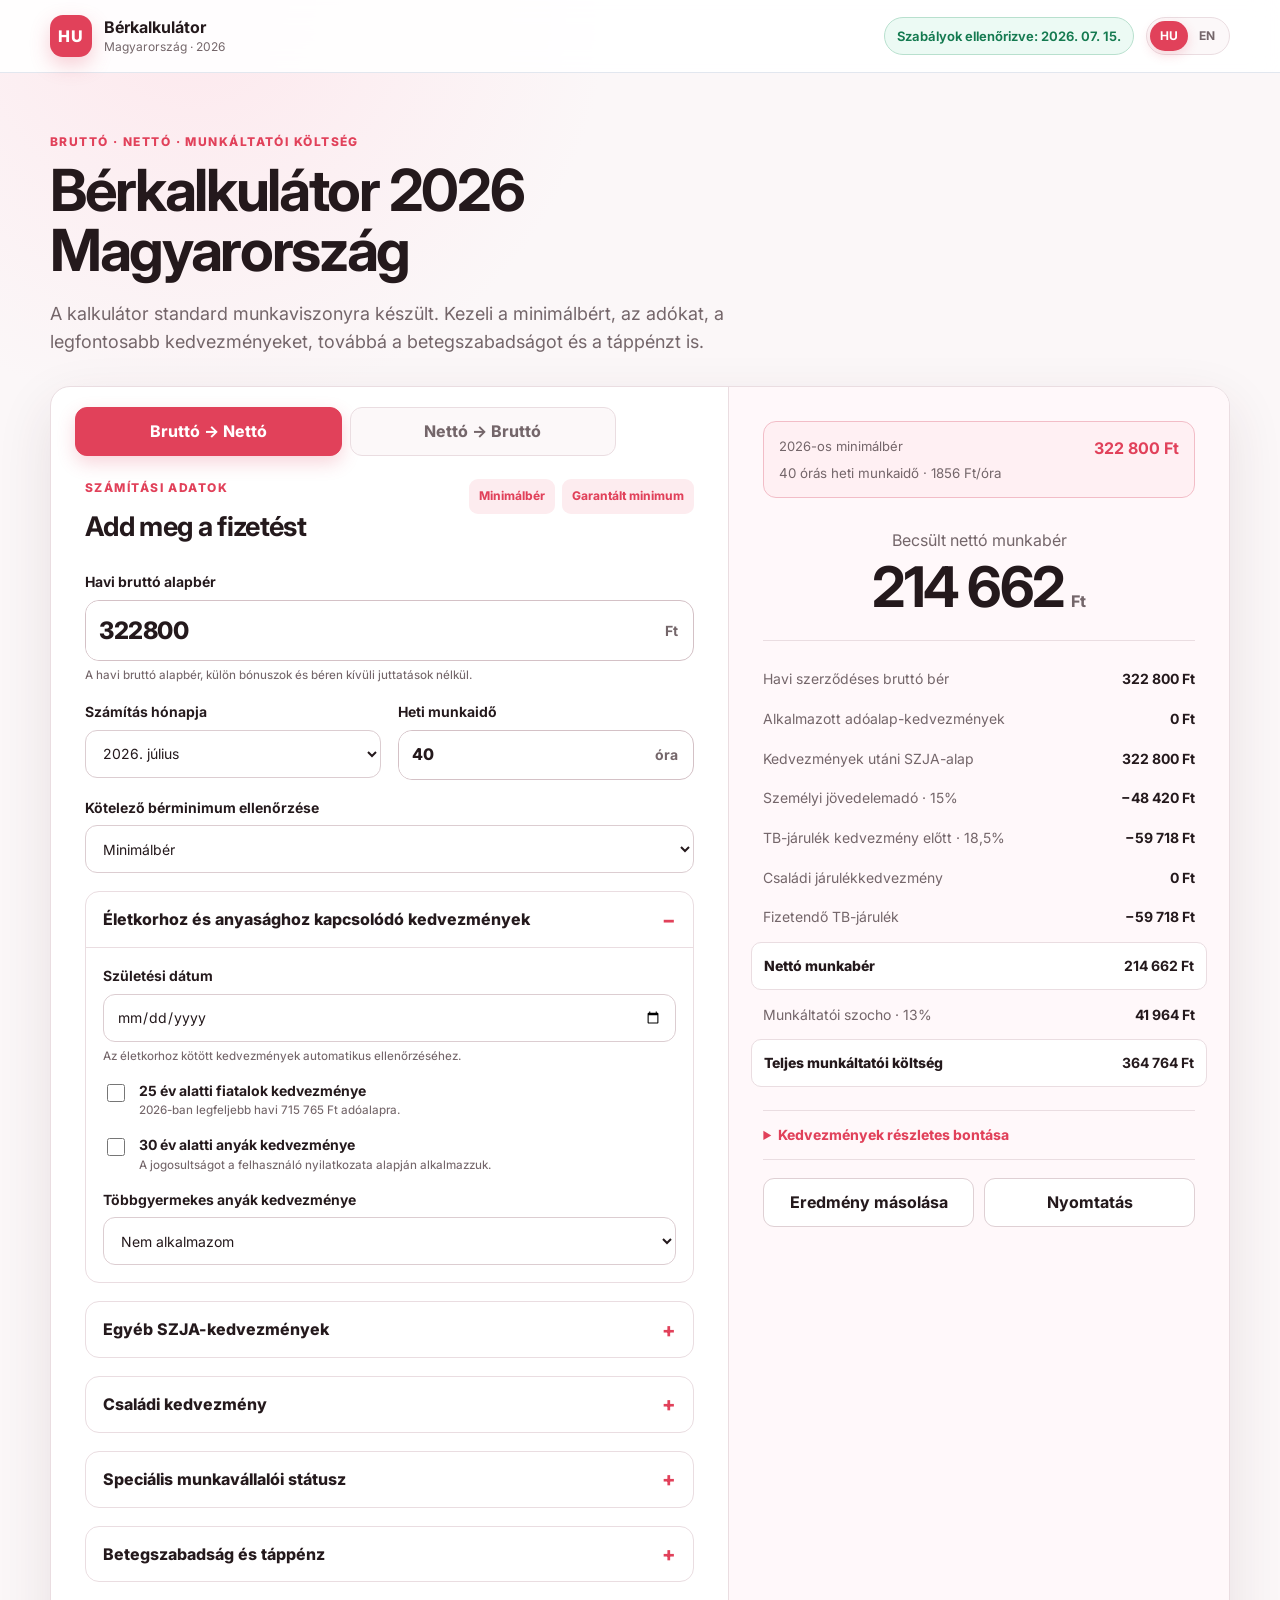
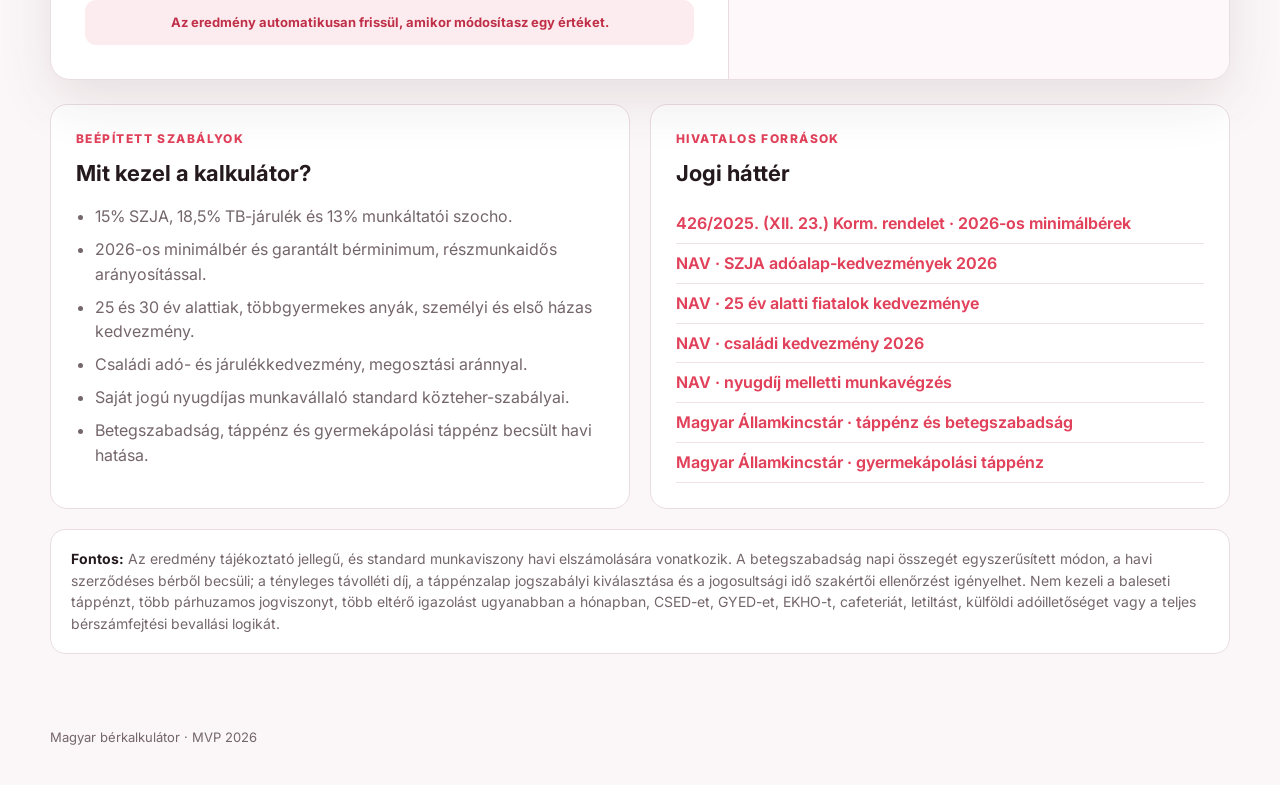
==== commit d9615dfc: "Update index.html" ====
--- a/salary-calculator/hungarian/index.html
+++ b/salary-calculator/hungarian/index.html
@@ -287,7 +287,7 @@
 <article class="info-card legal-card">
 <p class="eyebrow" data-i18n="officialSources">HIVATALOS FORRÁSOK</p>
 <h2 data-i18n="legalBasis">Jogi háttér</h2>
-<a data-i18n="sourceMinimumWage" href="https://njt.hu/jogszabaly/2025-426-20-22" rel="noreferrer" target="_blank">426/2025. (XII. 23.) Korm. rendelet · 2026-os minimálbérek</a>
+<a data-i18n="sourceMinimumWage" href="https://njt.jog.gov.hu/jogszabaly/2025-426-20-22" rel="noreferrer" target="_blank">426/2025. (XII. 23.) Korm. rendelet · 2026-os minimálbérek</a>
 <a data-i18n="sourceTaxAllowances" href="https://nav.gov.hu/pfile/file?path=%2Fugyfeliranytu%2Fnezzen-utana%2Finf_fuz%2Frejtett%2FInformacios-fuzetek---Aktualis%2F73.-Szja-adoalap-kedvezmenyek" rel="noreferrer" target="_blank">NAV · SZJA adóalap-kedvezmények 2026</a>
 <a data-i18n="sourceUnder25" href="https://nav.gov.hu/ado/szja/szja-kedvezmenyek/25-ev-alatti-fiatalok-kedvezmenye" rel="noreferrer" target="_blank">NAV · 25 év alatti fiatalok kedvezménye</a>
 <a data-i18n="sourceFamily" href="https://nav.gov.hu/sajtoszoba/hirek/Jovore_jon_a_dupla_csaladi_adokedvezmeny" rel="noreferrer" target="_blank">NAV · családi kedvezmény 2026</a>
